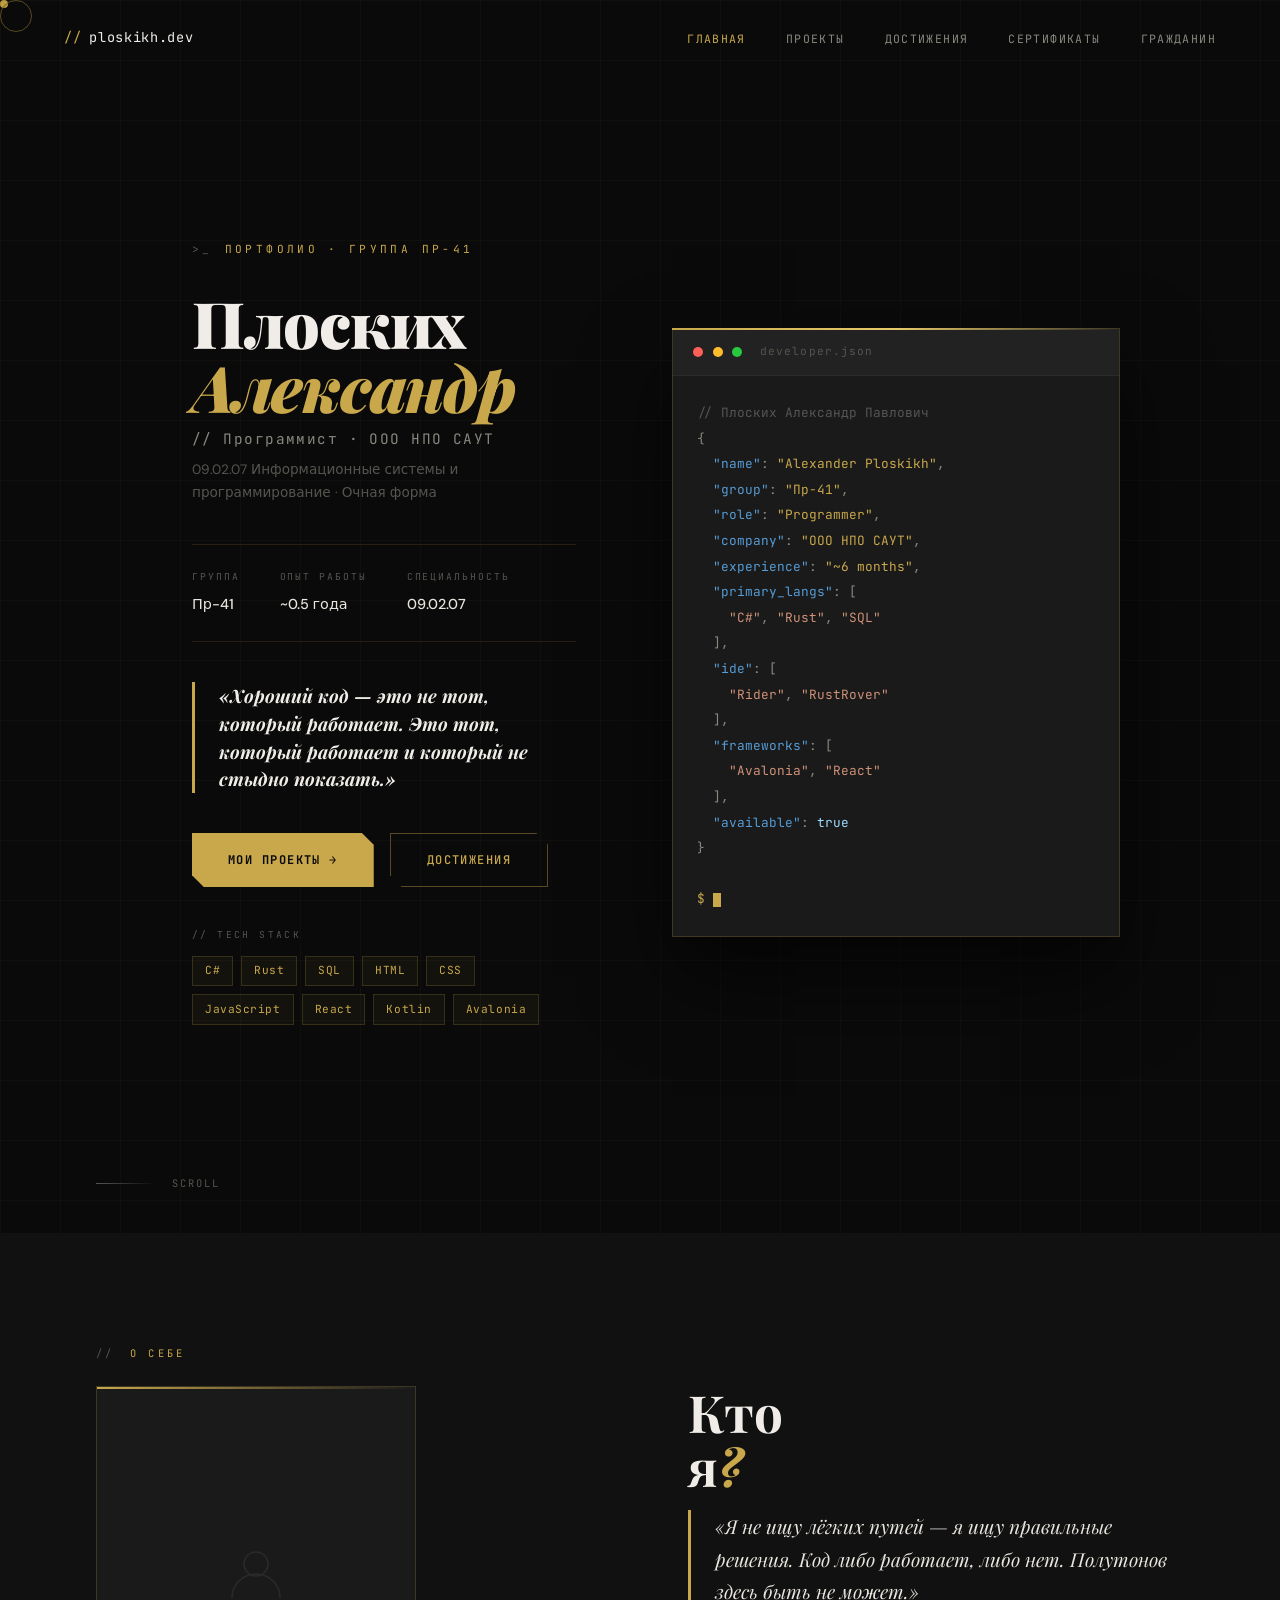
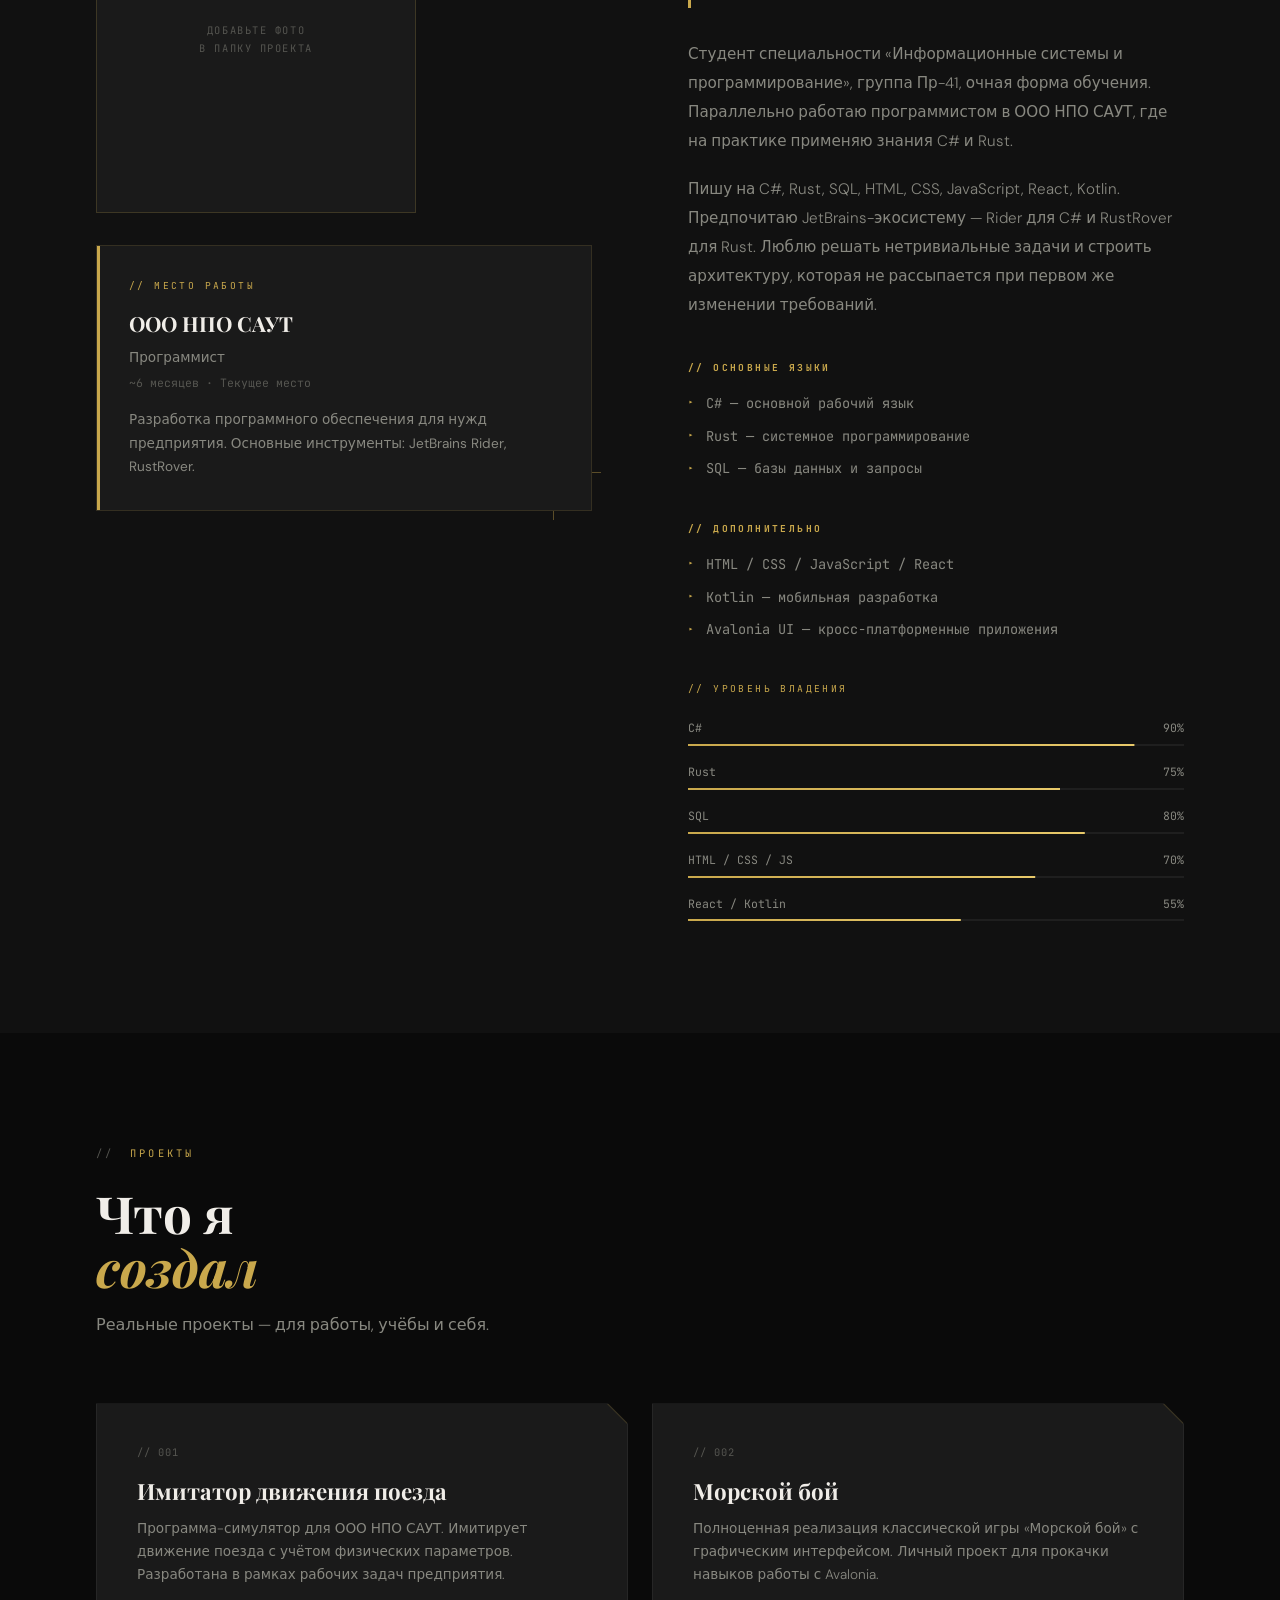
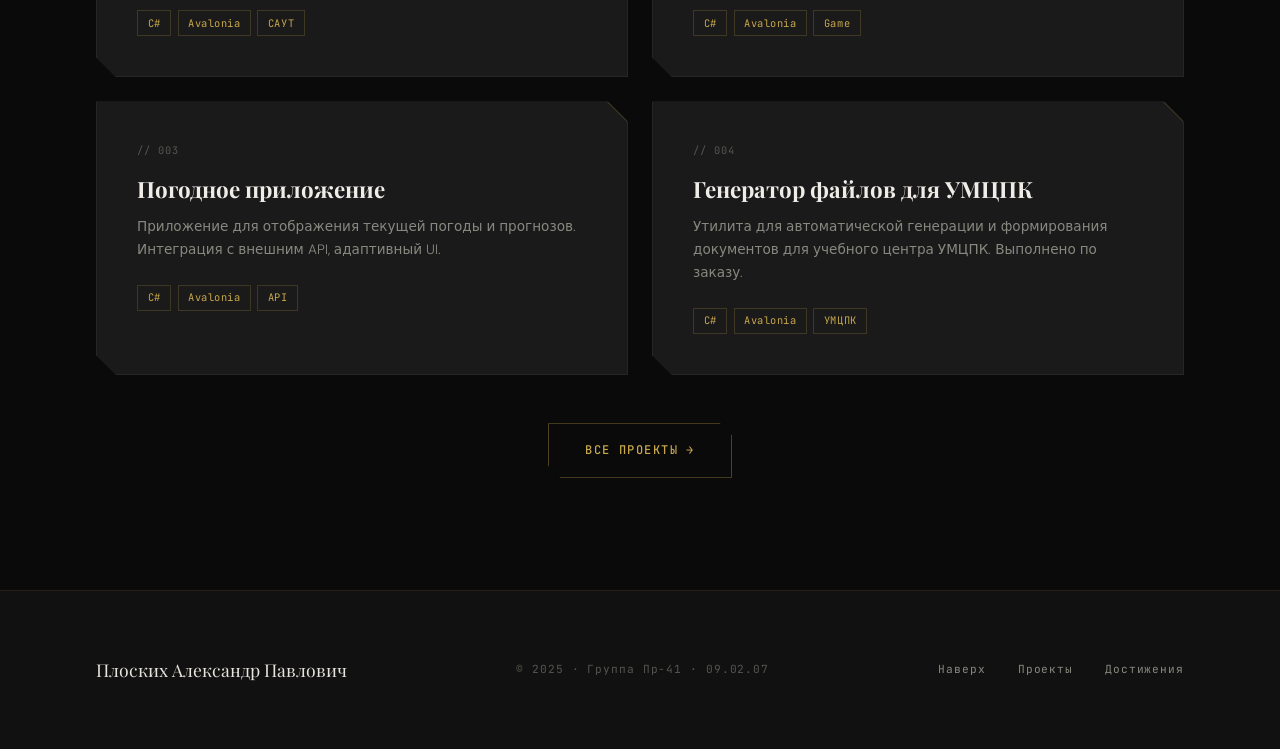
==== index.html @ d8e7a967 "start" ====
<!DOCTYPE html>
<html lang="ru">
<head>
<meta charset="UTF-8">
<meta name="viewport" content="width=device-width, initial-scale=1.0">
<title>Плоских Александр — Портфолио</title>
<link rel="preconnect" href="https://fonts.googleapis.com">
<link rel="preconnect" href="https://fonts.gstatic.com" crossorigin>
<link href="https://fonts.googleapis.com/css2?family=Playfair+Display:ital,wght@0,700;0,900;1,700&family=DM+Sans:wght@300;400;500&family=JetBrains+Mono:wght@300;400;500;700&display=swap" rel="stylesheet">
<link rel="stylesheet" href="style.css">
<style>
  /* ===== HERO ===== */
  #hero {
    min-height: 100vh;
    display: grid;
    grid-template-columns: 1fr 1fr;
    position: relative;
    overflow: hidden;
  }

  /* Scanline texture */
  #hero::before {
    content: '';
    position: absolute;
    inset: 0;
    background: repeating-linear-gradient(
      0deg,
      transparent,
      transparent 2px,
      rgba(0,0,0,0.03) 2px,
      rgba(0,0,0,0.03) 4px
    );
    pointer-events: none;
    z-index: 0;
  }

  .hero-left {
    display: flex;
    flex-direction: column;
    justify-content: center;
    padding: 8rem 4rem 6rem 6rem;
    position: relative;
    z-index: 2;
  }

  .hero-label {
    font-family: var(--mono);
    font-size: 0.7rem;
    letter-spacing: 0.3em;
    text-transform: uppercase;
    color: var(--gold);
    margin-bottom: 2rem;
    opacity: 0;
    animation: fadeUp 0.8s var(--ease) 0.2s forwards;
    display: flex;
    align-items: center;
    gap: 0.75rem;
  }
  .hero-label::before { content: '>_'; color: var(--muted2); }

  .hero-name {
    font-family: var(--serif);
    font-size: clamp(3rem, 5vw, 6rem);
    font-weight: 900;
    line-height: 1.0;
    letter-spacing: -0.02em;
    color: var(--white);
    margin-bottom: 0.5rem;
    opacity: 0;
    animation: fadeUp 1s var(--ease) 0.35s forwards;
  }
  .hero-name em { font-style: italic; color: var(--gold); }

  .hero-role {
    font-family: var(--mono);
    font-size: 0.9rem;
    color: var(--muted);
    letter-spacing: 0.1em;
    margin-bottom: 0.4rem;
    opacity: 0;
    animation: fadeUp 0.8s var(--ease) 0.5s forwards;
  }

  .hero-college {
    font-size: 0.85rem;
    color: var(--muted2);
    margin-bottom: 2.5rem;
    opacity: 0;
    animation: fadeUp 0.8s var(--ease) 0.6s forwards;
  }

  .hero-meta {
    display: flex;
    gap: 2.5rem;
    margin-bottom: 2.5rem;
    opacity: 0;
    animation: fadeUp 0.8s var(--ease) 0.7s forwards;
    padding: 1.5rem 0;
    border-top: 1px solid rgba(201,168,76,0.15);
    border-bottom: 1px solid rgba(201,168,76,0.15);
  }
  .hero-meta-item { }
  .hero-meta-item .label {
    font-family: var(--mono);
    font-size: 0.6rem;
    letter-spacing: 0.2em;
    text-transform: uppercase;
    color: var(--muted2);
    display: block;
    margin-bottom: 0.3rem;
  }
  .hero-meta-item .value {
    font-size: 0.9rem;
    color: var(--white2);
    font-weight: 500;
  }

  /* Stateham-style quote */
  .hero-statement {
    font-family: var(--serif);
    font-size: 1.15rem;
    font-weight: 700;
    font-style: italic;
    color: var(--white);
    line-height: 1.5;
    max-width: 440px;
    margin-bottom: 2.5rem;
    padding-left: 1.5rem;
    border-left: 3px solid var(--gold);
    opacity: 0;
    animation: fadeUp 0.8s var(--ease) 0.85s forwards;
  }

  .hero-buttons {
    display: flex;
    gap: 1rem;
    flex-wrap: wrap;
    opacity: 0;
    animation: fadeUp 0.8s var(--ease) 1s forwards;
  }

  .hero-stack {
    margin-top: 2.5rem;
    opacity: 0;
    animation: fadeUp 0.8s var(--ease) 1.1s forwards;
  }
  .stack-label {
    font-family: var(--mono);
    font-size: 0.6rem;
    letter-spacing: 0.25em;
    text-transform: uppercase;
    color: var(--muted2);
    margin-bottom: 0.75rem;
  }
  .stack-tags { display: flex; flex-wrap: wrap; gap: 0.5rem; }
  .stack-tag {
    font-family: var(--mono);
    font-size: 0.7rem;
    padding: 0.3rem 0.75rem;
    border: 1px solid rgba(201,168,76,0.2);
    color: var(--gold);
    background: rgba(201,168,76,0.05);
    letter-spacing: 0.05em;
    transition: border-color 0.3s, background 0.3s;
  }
  .stack-tag:hover { border-color: var(--gold); background: rgba(201,168,76,0.12); }

  /* Hero Right — Code Terminal */
  .hero-right {
    position: relative;
    display: flex;
    align-items: center;
    justify-content: center;
    padding: 8rem 4rem 6rem 2rem;
    opacity: 0;
    animation: fadeIn 1.2s var(--ease) 0.6s forwards;
  }

  .terminal {
    width: 100%;
    max-width: 480px;
    background: var(--dark2);
    border: 1px solid rgba(201,168,76,0.2);
    font-family: var(--mono);
    position: relative;
    box-shadow: 0 40px 80px rgba(0,0,0,0.6), inset 0 1px 0 rgba(255,255,255,0.03);
  }
  .terminal::before {
    content: '';
    position: absolute;
    top: -1px; left: -1px; right: -1px;
    height: 2px;
    background: linear-gradient(90deg, var(--gold), var(--gold2), transparent);
  }
  .terminal-bar {
    padding: 0.85rem 1.25rem;
    background: var(--dark3);
    display: flex;
    align-items: center;
    gap: 0.6rem;
    border-bottom: 1px solid rgba(255,255,255,0.04);
  }
  .terminal-dot {
    width: 10px; height: 10px;
    border-radius: 50%;
  }
  .terminal-dot.r { background: #FF5F56; }
  .terminal-dot.y { background: #FFBD2E; }
  .terminal-dot.g { background: #27C93F; }
  .terminal-title {
    font-size: 0.7rem;
    color: var(--muted2);
    letter-spacing: 0.1em;
    margin-left: 0.5rem;
  }
  .terminal-body { padding: 1.5rem; font-size: 0.8rem; line-height: 2; }
  .t-comment { color: #555; }
  .t-key { color: #569CD6; }
  .t-str { color: var(--gold); }
  .t-val { color: #9CDCFE; }
  .t-punct { color: var(--muted); }
  .t-arr { color: #CE9178; }
  .t-prompt { color: var(--gold); }
  .t-cursor {
    display: inline-block;
    width: 8px; height: 14px;
    background: var(--gold);
    vertical-align: middle;
    animation: blink 1s infinite;
  }

  /* Grid decor */
  .hero-grid-decor {
    position: absolute;
    inset: 0;
    background-image:
      linear-gradient(rgba(201,168,76,0.03) 1px, transparent 1px),
      linear-gradient(90deg, rgba(201,168,76,0.03) 1px, transparent 1px);
    background-size: 60px 60px;
    pointer-events: none;
  }

  /* Scroll hint */
  .scroll-hint {
    position: absolute;
    bottom: 2.5rem;
    left: 6rem;
    display: flex;
    align-items: center;
    gap: 1rem;
    opacity: 0;
    animation: fadeUp 0.8s var(--ease) 1.4s forwards;
  }
  .scroll-hint span {
    font-family: var(--mono);
    font-size: 0.65rem;
    letter-spacing: 0.2em;
    text-transform: uppercase;
    color: var(--muted2);
  }
  .scroll-line {
    width: 60px;
    height: 1px;
    background: linear-gradient(90deg, var(--muted2), transparent);
    animation: expandLine 2s var(--ease) 1.6s infinite alternate;
  }
  @keyframes expandLine {
    from { width: 40px; opacity: 0.3; }
    to { width: 80px; opacity: 1; }
  }

  /* ===== ABOUT ===== */
  #about { background: var(--dark); }
  .about-grid {
    display: grid;
    grid-template-columns: 1fr 1fr;
    gap: 6rem;
    align-items: start;
  }
  .about-photo {
    position: relative;
  }
  .photo-frame {
    width: 100%;
    aspect-ratio: 3/4;
    max-width: 320px;
    background: var(--dark2);
    border: 1px solid rgba(201,168,76,0.2);
    display: flex;
    align-items: center;
    justify-content: center;
    flex-direction: column;
    gap: 1rem;
    position: relative;
    overflow: hidden;
  }
  .photo-frame::before {
    content: '';
    position: absolute;
    top: 0; left: 0; right: 0;
    height: 2px;
    background: linear-gradient(90deg, var(--gold), transparent);
  }
  .photo-frame svg { width: 64px; height: 64px; opacity: 0.15; }
  .photo-frame p {
    font-family: var(--mono);
    font-size: 0.65rem;
    color: var(--muted2);
    letter-spacing: 0.15em;
    text-transform: uppercase;
    text-align: center;
    padding: 0 1.5rem;
  }
  .photo-frame img {
    width: 100%; height: 100%;
    object-fit: cover;
    position: absolute;
    inset: 0;
    display: none;
  }
  .photo-frame img.loaded { display: block; }

  .photo-corner {
    position: absolute;
    bottom: -1px; right: -1px;
    width: 48px; height: 48px;
    border-left: 1px solid var(--gold);
    border-top: 1px solid var(--gold);
    transform: translate(8px, 8px);
    opacity: 0.4;
  }

  .about-content { }
  .about-lead {
    font-family: var(--serif);
    font-size: 1.2rem;
    font-style: italic;
    color: var(--white2);
    line-height: 1.7;
    margin-bottom: 2rem;
    padding-left: 1.5rem;
    border-left: 3px solid var(--gold);
  }
  .about-text p {
    font-size: 0.95rem;
    color: var(--muted);
    line-height: 1.9;
    margin-bottom: 1.25rem;
    font-weight: 300;
  }

  .detail-group { margin-top: 2.5rem; }
  .detail-group h3 {
    font-family: var(--mono);
    font-size: 0.6rem;
    letter-spacing: 0.25em;
    text-transform: uppercase;
    color: var(--gold);
    margin-bottom: 1rem;
  }
  .detail-list { list-style: none; display: flex; flex-direction: column; gap: 0.6rem; }
  .detail-list li {
    font-size: 0.85rem;
    color: var(--muted);
    display: flex;
    align-items: center;
    gap: 0.75rem;
    font-family: var(--mono);
  }
  .detail-list li::before {
    content: '▸';
    color: var(--gold);
    font-size: 0.6rem;
    flex-shrink: 0;
  }

  /* SKILL BARS */
  #skillBars { margin-top: 2.5rem; }
  .skills-title {
    font-family: var(--mono);
    font-size: 0.6rem;
    letter-spacing: 0.25em;
    text-transform: uppercase;
    color: var(--gold);
    margin-bottom: 1.25rem;
  }
  .skills-bars { display: flex; flex-direction: column; gap: 1rem; }
  .skill-bar-item { display: flex; flex-direction: column; gap: 0.4rem; }
  .skill-bar-header {
    display: flex;
    justify-content: space-between;
    font-family: var(--mono);
    font-size: 0.72rem;
    color: var(--muted);
  }
  .skill-bar-track {
    height: 2px;
    background: rgba(255,255,255,0.06);
    position: relative;
  }
  .skill-bar-fill {
    height: 100%;
    background: linear-gradient(90deg, var(--gold) 0%, var(--gold2) 100%);
    transform-origin: left;
    transform: scaleX(0);
    transition: transform 1.2s var(--ease);
  }
  .skill-bar-fill.animated { transform: scaleX(1); }

  /* Work Experience Block */
  .work-experience {
    margin-top: 3rem;
    padding: 2rem;
    background: var(--dark2);
    border: 1px solid rgba(201,168,76,0.15);
    position: relative;
  }
  .work-experience::before {
    content: '';
    position: absolute;
    top: 0; left: 0;
    width: 3px; height: 100%;
    background: var(--gold);
  }
  .work-exp-label {
    font-family: var(--mono);
    font-size: 0.6rem;
    letter-spacing: 0.25em;
    text-transform: uppercase;
    color: var(--gold);
    margin-bottom: 0.75rem;
  }
  .work-exp-company {
    font-family: var(--serif);
    font-size: 1.3rem;
    font-weight: 700;
    color: var(--white);
    margin-bottom: 0.25rem;
  }
  .work-exp-role {
    font-size: 0.85rem;
    color: var(--muted);
    margin-bottom: 0.25rem;
  }
  .work-exp-period {
    font-family: var(--mono);
    font-size: 0.72rem;
    color: var(--muted2);
    margin-bottom: 1rem;
  }
  .work-exp-desc {
    font-size: 0.85rem;
    color: var(--muted);
    line-height: 1.7;
  }

  /* ===== PROJECTS PREVIEW ===== */
  #projects-preview { background: var(--black); }
  .projects-grid {
    display: grid;
    grid-template-columns: repeat(2, 1fr);
    gap: 1.5rem;
  }
  .project-card {
    background: var(--dark2);
    border: 1px solid rgba(255,255,255,0.05);
    padding: 2.5rem;
    transition: border-color 0.4s, transform 0.4s var(--ease), background 0.4s;
    cursor: default;
    position: relative;
    overflow: hidden;
    clip-path: polygon(0 0, calc(100% - 20px) 0, 100% 20px, 100% 100%, 20px 100%, 0 calc(100% - 20px));
  }
  .project-card::before {
    content: '';
    position: absolute;
    top: 0; right: 0;
    width: 0; height: 0;
    border-left: 20px solid transparent;
    border-top: 20px solid rgba(201,168,76,0.2);
    transition: border-top-color 0.4s;
  }
  .project-card:hover {
    border-color: rgba(201,168,76,0.3);
    background: rgba(201,168,76,0.03);
    transform: translateY(-6px);
  }
  .project-card:hover::before { border-top-color: var(--gold); }

  .project-num {
    font-family: var(--mono);
    font-size: 0.65rem;
    color: var(--muted2);
    margin-bottom: 1rem;
    letter-spacing: 0.1em;
  }
  .project-title {
    font-family: var(--serif);
    font-size: 1.4rem;
    font-weight: 700;
    color: var(--white);
    line-height: 1.2;
    margin-bottom: 0.75rem;
  }
  .project-desc {
    font-size: 0.85rem;
    color: var(--muted);
    line-height: 1.7;
    margin-bottom: 1.5rem;
    font-weight: 300;
  }
  .project-tags { display: flex; flex-wrap: wrap; gap: 0.4rem; }
  .project-tag {
    font-family: var(--mono);
    font-size: 0.65rem;
    padding: 0.2rem 0.6rem;
    border: 1px solid rgba(201,168,76,0.2);
    color: var(--gold);
    letter-spacing: 0.05em;
  }

  /* ===== RESPONSIVE ===== */
  @media (max-width: 900px) {
    #hero { grid-template-columns: 1fr; min-height: auto; }
    .hero-left { padding: 7rem 1.5rem 3rem; }
    .hero-right { display: none; }
    .scroll-hint { left: 1.5rem; }
    .about-grid { grid-template-columns: 1fr; gap: 3rem; }
    .about-photo { display: none; }
    .projects-grid { grid-template-columns: 1fr; }
  }
</style>
</head>
<body>
<div class="cursor"></div>
<div class="cursor-ring"></div>
<div class="progress-bar" id="readingProgress"></div>

<!-- NAV -->
<nav id="mainNav">
  <a href="index.html" class="nav-logo"><span>//</span> ploskikh.dev</a>
  <ul class="nav-links">
    <li><a href="index.html" class="active">Главная</a></li>
    <li><a href="projects/index.html">Проекты</a></li>
    <li><a href="achievements/index.html">Достижения</a></li>
    <li><a href="certificates/index.html">Сертификаты</a></li>
    <li><a href="citizen/index.html">Гражданин</a></li>
  </ul>
  <button class="hamburger" id="hamburger" aria-label="Меню">
    <span></span><span></span><span></span>
  </button>
</nav>

<!-- MOBILE MENU -->
<div class="mobile-menu" id="mobileMenu">
  <a href="index.html" onclick="closeMobile()">Главная</a>
  <a href="projects/index.html" onclick="closeMobile()">Проекты</a>
  <a href="achievements/index.html" onclick="closeMobile()">Достижения</a>
  <a href="certificates/index.html" onclick="closeMobile()">Сертификаты</a>
  <a href="citizen/index.html" onclick="closeMobile()">Гражданин</a>
</div>

<!-- HERO -->
<section id="hero">
  <div class="hero-grid-decor"></div>
  <div class="hero-left">
    <div class="hero-label">Портфолио · Группа Пр-41</div>
    <h1 class="hero-name">Плоских<br><em>Александр</em></h1>
    <div class="hero-role">// Программист · ООО НПО САУТ</div>
    <div class="hero-college">09.02.07 Информационные системы и программирование · Очная форма</div>

    <div class="hero-meta">
      <div class="hero-meta-item">
        <span class="label">Группа</span>
        <span class="value">Пр-41</span>
      </div>
      <div class="hero-meta-item">
        <span class="label">Опыт работы</span>
        <span class="value">~0.5 года</span>
      </div>
      <div class="hero-meta-item">
        <span class="label">Специальность</span>
        <span class="value">09.02.07</span>
      </div>
    </div>

    <div class="hero-statement">
      «Хороший код — это не тот, который работает. Это тот, который работает и который не стыдно показать.»
    </div>

    <div class="hero-buttons">
      <a href="projects/index.html" class="btn-primary">Мои проекты →</a>
      <a href="achievements/index.html" class="btn-outline">Достижения</a>
    </div>

    <div class="hero-stack">
      <div class="stack-label">// tech stack</div>
      <div class="stack-tags">
        <span class="stack-tag">C#</span>
        <span class="stack-tag">Rust</span>
        <span class="stack-tag">SQL</span>
        <span class="stack-tag">HTML</span>
        <span class="stack-tag">CSS</span>
        <span class="stack-tag">JavaScript</span>
        <span class="stack-tag">React</span>
        <span class="stack-tag">Kotlin</span>
        <span class="stack-tag">Avalonia</span>
      </div>
    </div>
  </div>

  <div class="hero-right">
    <div class="terminal">
      <div class="terminal-bar">
        <div class="terminal-dot r"></div>
        <div class="terminal-dot y"></div>
        <div class="terminal-dot g"></div>
        <span class="terminal-title">developer.json</span>
      </div>
      <div class="terminal-body">
        <span class="t-comment">// Плоских Александр Павлович</span><br>
        <span class="t-punct">{</span><br>
        &nbsp;&nbsp;<span class="t-key">"name"</span><span class="t-punct">:</span> <span class="t-str">"Alexander Ploskikh"</span><span class="t-punct">,</span><br>
        &nbsp;&nbsp;<span class="t-key">"group"</span><span class="t-punct">:</span> <span class="t-str">"Пр-41"</span><span class="t-punct">,</span><br>
        &nbsp;&nbsp;<span class="t-key">"role"</span><span class="t-punct">:</span> <span class="t-str">"Programmer"</span><span class="t-punct">,</span><br>
        &nbsp;&nbsp;<span class="t-key">"company"</span><span class="t-punct">:</span> <span class="t-str">"ООО НПО САУТ"</span><span class="t-punct">,</span><br>
        &nbsp;&nbsp;<span class="t-key">"experience"</span><span class="t-punct">:</span> <span class="t-str">"~6 months"</span><span class="t-punct">,</span><br>
        &nbsp;&nbsp;<span class="t-key">"primary_langs"</span><span class="t-punct">: [</span><br>
        &nbsp;&nbsp;&nbsp;&nbsp;<span class="t-arr">"C#"</span><span class="t-punct">,</span> <span class="t-arr">"Rust"</span><span class="t-punct">,</span> <span class="t-arr">"SQL"</span><br>
        &nbsp;&nbsp;<span class="t-punct">],</span><br>
        &nbsp;&nbsp;<span class="t-key">"ide"</span><span class="t-punct">: [</span><br>
        &nbsp;&nbsp;&nbsp;&nbsp;<span class="t-arr">"Rider"</span><span class="t-punct">,</span> <span class="t-arr">"RustRover"</span><br>
        &nbsp;&nbsp;<span class="t-punct">],</span><br>
        &nbsp;&nbsp;<span class="t-key">"frameworks"</span><span class="t-punct">: [</span><br>
        &nbsp;&nbsp;&nbsp;&nbsp;<span class="t-arr">"Avalonia"</span><span class="t-punct">,</span> <span class="t-arr">"React"</span><br>
        &nbsp;&nbsp;<span class="t-punct">],</span><br>
        &nbsp;&nbsp;<span class="t-key">"available"</span><span class="t-punct">:</span> <span class="t-val">true</span><br>
        <span class="t-punct">}</span><br>
        <br>
        <span class="t-prompt">$ </span><span class="t-cursor"></span>
      </div>
    </div>
  </div>

  <div class="scroll-hint">
    <div class="scroll-line"></div>
    <span>Scroll</span>
  </div>
</section>

<!-- ABOUT -->
<section id="about">
  <div class="section-inner">
    <div class="section-eyebrow reveal">О себе</div>
    <div class="about-grid">
      <div class="about-photo reveal">
        <div class="photo-frame">
          <svg viewBox="0 0 64 64" fill="none" xmlns="http://www.w3.org/2000/svg">
            <circle cx="32" cy="22" r="12" stroke="#888" stroke-width="1.5"/>
            <path d="M8 56c0-13.255 10.745-24 24-24s24 10.745 24 24" stroke="#888" stroke-width="1.5"/>
          </svg>
          <p>Добавьте фото<br>в папку проекта</p>
          <img src="photo.jpg" alt="Александр Плоских" onload="this.classList.add('loaded')">
        </div>
        <div class="photo-corner"></div>

        <div class="work-experience" style="margin-top: 2rem;">
          <div class="work-exp-label">// Место работы</div>
          <div class="work-exp-company">ООО НПО САУТ</div>
          <div class="work-exp-role">Программист</div>
          <div class="work-exp-period">~6 месяцев · Текущее место</div>
          <div class="work-exp-desc">Разработка программного обеспечения для нужд предприятия. Основные инструменты: JetBrains Rider, RustRover.</div>
        </div>
      </div>

      <div class="about-content">
        <div class="section-title reveal reveal-delay-1">Кто<br>я<em>?</em></div>
        <div class="about-lead reveal reveal-delay-2">
          «Я не ищу лёгких путей — я ищу правильные решения. Код либо работает, либо нет. Полутонов здесь быть не может.»
        </div>
        <div class="about-text reveal reveal-delay-3">
          <p>Студент специальности «Информационные системы и программирование», группа Пр-41, очная форма обучения. Параллельно работаю программистом в ООО НПО САУТ, где на практике применяю знания C# и Rust.</p>
          <p>Пишу на C#, Rust, SQL, HTML, CSS, JavaScript, React, Kotlin. Предпочитаю JetBrains-экосистему — Rider для C# и RustRover для Rust. Люблю решать нетривиальные задачи и строить архитектуру, которая не рассыпается при первом же изменении требований.</p>
        </div>

        <div class="detail-group reveal reveal-delay-3">
          <h3>// Основные языки</h3>
          <ul class="detail-list">
            <li>C# — основной рабочий язык</li>
            <li>Rust — системное программирование</li>
            <li>SQL — базы данных и запросы</li>
          </ul>
        </div>

        <div class="detail-group reveal reveal-delay-4">
          <h3>// Дополнительно</h3>
          <ul class="detail-list">
            <li>HTML / CSS / JavaScript / React</li>
            <li>Kotlin — мобильная разработка</li>
            <li>Avalonia UI — кросс-платформенные приложения</li>
          </ul>
        </div>

        <div id="skillBars" class="reveal">
          <div class="skills-title">// Уровень владения</div>
          <div class="skills-bars">
            <div class="skill-bar-item">
              <div class="skill-bar-header"><span>C#</span><span>90%</span></div>
              <div class="skill-bar-track"><div class="skill-bar-fill" data-width="0.9"></div></div>
            </div>
            <div class="skill-bar-item">
              <div class="skill-bar-header"><span>Rust</span><span>75%</span></div>
              <div class="skill-bar-track"><div class="skill-bar-fill" data-width="0.75"></div></div>
            </div>
            <div class="skill-bar-item">
              <div class="skill-bar-header"><span>SQL</span><span>80%</span></div>
              <div class="skill-bar-track"><div class="skill-bar-fill" data-width="0.8"></div></div>
            </div>
            <div class="skill-bar-item">
              <div class="skill-bar-header"><span>HTML / CSS / JS</span><span>70%</span></div>
              <div class="skill-bar-track"><div class="skill-bar-fill" data-width="0.7"></div></div>
            </div>
            <div class="skill-bar-item">
              <div class="skill-bar-header"><span>React / Kotlin</span><span>55%</span></div>
              <div class="skill-bar-track"><div class="skill-bar-fill" data-width="0.55"></div></div>
            </div>
          </div>
        </div>
      </div>
    </div>
  </div>
</section>

<!-- PROJECTS PREVIEW -->
<section id="projects-preview">
  <div class="section-inner">
    <div class="section-eyebrow reveal">Проекты</div>
    <h2 class="section-title reveal reveal-delay-1">Что я<br><em>создал</em></h2>
    <p class="section-subtitle reveal reveal-delay-2">Реальные проекты — для работы, учёбы и себя.</p>

    <div class="projects-grid">
      <div class="project-card reveal reveal-delay-1">
        <div class="project-num">// 001</div>
        <div class="project-title">Имитатор движения поезда</div>
        <div class="project-desc">Программа-симулятор для ООО НПО САУТ. Имитирует движение поезда с учётом физических параметров. Разработана в рамках рабочих задач предприятия.</div>
        <div class="project-tags">
          <span class="project-tag">C#</span>
          <span class="project-tag">Avalonia</span>
          <span class="project-tag">САУТ</span>
        </div>
      </div>

      <div class="project-card reveal reveal-delay-2">
        <div class="project-num">// 002</div>
        <div class="project-title">Морской бой</div>
        <div class="project-desc">Полноценная реализация классической игры «Морской бой» с графическим интерфейсом. Личный проект для прокачки навыков работы с Avalonia.</div>
        <div class="project-tags">
          <span class="project-tag">C#</span>
          <span class="project-tag">Avalonia</span>
          <span class="project-tag">Game</span>
        </div>
      </div>

      <div class="project-card reveal reveal-delay-3">
        <div class="project-num">// 003</div>
        <div class="project-title">Погодное приложение</div>
        <div class="project-desc">Приложение для отображения текущей погоды и прогнозов. Интеграция с внешним API, адаптивный UI.</div>
        <div class="project-tags">
          <span class="project-tag">C#</span>
          <span class="project-tag">Avalonia</span>
          <span class="project-tag">API</span>
        </div>
      </div>

      <div class="project-card reveal reveal-delay-4">
        <div class="project-num">// 004</div>
        <div class="project-title">Генератор файлов для УМЦПК</div>
        <div class="project-desc">Утилита для автоматической генерации и формирования документов для учебного центра УМЦПК. Выполнено по заказу.</div>
        <div class="project-tags">
          <span class="project-tag">C#</span>
          <span class="project-tag">Avalonia</span>
          <span class="project-tag">УМЦПК</span>
        </div>
      </div>
    </div>

    <div style="text-align:center; margin-top: 3rem;">
      <a href="projects/index.html" class="btn-outline">Все проекты →</a>
    </div>
  </div>
</section>

<!-- FOOTER -->
<footer>
  <div class="footer-name">Плоских Александр Павлович</div>
  <div class="footer-copy">© 2025 · Группа Пр-41 · 09.02.07</div>
  <div class="footer-links">
    <a href="#hero">Наверх</a>
    <a href="projects/index.html">Проекты</a>
    <a href="achievements/index.html">Достижения</a>
  </div>
</footer>

<script src="script.js"></script>
</body>
</html>
---- style.css ----
/* ===== RESET & ROOT ===== */
*, *::before, *::after { box-sizing: border-box; margin: 0; padding: 0; }

:root {
  --black: #0A0A0A;
  --dark: #111111;
  --dark2: #1A1A1A;
  --dark3: #222222;
  --white: #F0EDE8;
  --white2: #E8E4DE;
  --gold: #C9A84C;
  --gold2: #E8C96A;
  --muted: #888880;
  --muted2: #555550;
  --red: #C0392B;
  --mono: 'JetBrains Mono', 'Fira Code', 'Courier New', monospace;
  --serif: 'Playfair Display', Georgia, serif;
  --sans: 'DM Sans', system-ui, sans-serif;
  --ease: cubic-bezier(0.25, 0.46, 0.45, 0.94);
}

html { scroll-behavior: smooth; font-size: 16px; }

body {
  font-family: var(--sans);
  background: var(--black);
  color: var(--white);
  line-height: 1.7;
  overflow-x: hidden;
  cursor: none;
}

/* ===== CUSTOM CURSOR ===== */
.cursor {
  width: 8px; height: 8px;
  background: var(--gold);
  border-radius: 50%;
  position: fixed; top: 0; left: 0;
  pointer-events: none;
  z-index: 9999;
  transition: transform 0.15s var(--ease);
  mix-blend-mode: difference;
}
.cursor-ring {
  width: 32px; height: 32px;
  border: 1px solid rgba(201,168,76,0.4);
  border-radius: 50%;
  position: fixed; top: 0; left: 0;
  pointer-events: none;
  z-index: 9998;
  transition: transform 0.4s var(--ease), width 0.3s, height 0.3s, border-color 0.3s;
}
.cursor-ring.expand { width: 56px; height: 56px; border-color: var(--gold); }

/* ===== PROGRESS BAR ===== */
.progress-bar {
  position: fixed; top: 0; left: 0;
  height: 2px;
  background: var(--gold);
  z-index: 200;
  width: 0%;
  transition: width 0.1s linear;
}

/* ===== NAV ===== */
nav {
  position: fixed;
  top: 0; left: 0; right: 0;
  z-index: 100;
  padding: 1.5rem 4rem;
  display: flex;
  justify-content: space-between;
  align-items: center;
  transition: background 0.4s var(--ease), backdrop-filter 0.4s;
}
nav.scrolled {
  background: rgba(10,10,10,0.92);
  backdrop-filter: blur(16px);
  border-bottom: 1px solid rgba(201,168,76,0.15);
}
.nav-logo {
  font-family: var(--mono);
  font-size: 0.85rem;
  letter-spacing: 0.05em;
  color: var(--white);
  text-decoration: none;
  display: flex;
  align-items: center;
  gap: 0.5rem;
}
.nav-logo span { color: var(--gold); }
.nav-links {
  display: flex;
  gap: 2.5rem;
  list-style: none;
}
.nav-links a {
  font-family: var(--mono);
  font-size: 0.72rem;
  letter-spacing: 0.12em;
  text-transform: uppercase;
  color: var(--muted);
  text-decoration: none;
  transition: color 0.3s;
  position: relative;
}
.nav-links a::after {
  content: '';
  position: absolute;
  bottom: -4px; left: 0;
  width: 0; height: 1px;
  background: var(--gold);
  transition: width 0.3s var(--ease);
}
.nav-links a:hover { color: var(--gold); }
.nav-links a:hover::after { width: 100%; }
.nav-links a.active { color: var(--gold); }

/* HAMBURGER */
.hamburger {
  display: none;
  flex-direction: column;
  gap: 5px;
  cursor: pointer;
  background: none;
  border: none;
  padding: 4px;
}
.hamburger span {
  display: block;
  width: 24px; height: 1px;
  background: var(--white);
  transition: transform 0.3s, opacity 0.3s;
}
.hamburger.open span:nth-child(1) { transform: translateY(6px) rotate(45deg); }
.hamburger.open span:nth-child(2) { opacity: 0; }
.hamburger.open span:nth-child(3) { transform: translateY(-6px) rotate(-45deg); }

.mobile-menu {
  display: none;
  position: fixed;
  top: 0; left: 0; right: 0; bottom: 0;
  background: var(--black);
  z-index: 99;
  flex-direction: column;
  justify-content: center;
  align-items: center;
  gap: 2rem;
}
.mobile-menu.open { display: flex; }
.mobile-menu a {
  font-family: var(--serif);
  font-size: 2.5rem;
  font-weight: 400;
  color: var(--white);
  text-decoration: none;
  transition: color 0.3s;
}
.mobile-menu a:hover { color: var(--gold); }

/* ===== SHARED SECTION STYLES ===== */
section { padding: 7rem 6rem; position: relative; }
.section-inner { max-width: 1200px; margin: 0 auto; }

.section-eyebrow {
  font-family: var(--mono);
  font-size: 0.65rem;
  letter-spacing: 0.3em;
  text-transform: uppercase;
  color: var(--gold);
  margin-bottom: 1.5rem;
  display: flex;
  align-items: center;
  gap: 1rem;
}
.section-eyebrow::before {
  content: '//';
  color: var(--muted2);
}

.section-title {
  font-family: var(--serif);
  font-size: clamp(2.5rem, 4vw, 4.5rem);
  font-weight: 700;
  line-height: 1.05;
  color: var(--white);
  margin-bottom: 1rem;
}
.section-title em { font-style: italic; color: var(--gold); }

.section-subtitle {
  font-size: 1rem;
  color: var(--muted);
  max-width: 560px;
  line-height: 1.8;
  margin-bottom: 4rem;
  font-weight: 300;
}

/* ===== REVEAL ANIMATIONS ===== */
.reveal {
  opacity: 0;
  transform: translateY(30px);
  transition: opacity 0.8s var(--ease), transform 0.8s var(--ease);
}
.reveal.visible { opacity: 1; transform: translateY(0); }
.reveal-delay-1 { transition-delay: 0.1s; }
.reveal-delay-2 { transition-delay: 0.2s; }
.reveal-delay-3 { transition-delay: 0.3s; }
.reveal-delay-4 { transition-delay: 0.4s; }

@keyframes fadeUp {
  to { opacity: 1; transform: translateY(0); }
}
@keyframes fadeIn {
  to { opacity: 1; }
}
@keyframes blink {
  0%, 100% { opacity: 1; }
  50% { opacity: 0; }
}

/* ===== BUTTONS ===== */
.btn-primary {
  display: inline-flex;
  align-items: center;
  gap: 0.75rem;
  padding: 1rem 2.25rem;
  background: var(--gold);
  color: var(--black);
  text-decoration: none;
  font-family: var(--mono);
  font-size: 0.75rem;
  letter-spacing: 0.12em;
  text-transform: uppercase;
  font-weight: 700;
  transition: background 0.3s, transform 0.3s;
  clip-path: polygon(0 0, calc(100% - 12px) 0, 100% 12px, 100% 100%, 12px 100%, 0 calc(100% - 12px));
}
.btn-primary:hover { background: var(--gold2); transform: translateY(-2px); }

.btn-outline {
  display: inline-flex;
  align-items: center;
  gap: 0.75rem;
  padding: 1rem 2.25rem;
  border: 1px solid rgba(201,168,76,0.4);
  color: var(--gold);
  text-decoration: none;
  font-family: var(--mono);
  font-size: 0.75rem;
  letter-spacing: 0.12em;
  text-transform: uppercase;
  font-weight: 500;
  transition: border-color 0.3s, background 0.3s, color 0.3s, transform 0.3s;
  clip-path: polygon(0 0, calc(100% - 12px) 0, 100% 12px, 100% 100%, 12px 100%, 0 calc(100% - 12px));
}
.btn-outline:hover { border-color: var(--gold); background: rgba(201,168,76,0.08); transform: translateY(-2px); }

/* Show More Button */
.show-more-wrap { text-align: center; margin-top: 3rem; }
.btn-show-more {
  display: inline-flex;
  align-items: center;
  gap: 0.75rem;
  padding: 0.85rem 2rem;
  border: 1px solid rgba(201,168,76,0.3);
  color: var(--muted);
  background: none;
  cursor: pointer;
  font-family: var(--mono);
  font-size: 0.72rem;
  letter-spacing: 0.12em;
  text-transform: uppercase;
  transition: border-color 0.3s, color 0.3s;
}
.btn-show-more:hover { border-color: var(--gold); color: var(--gold); }
.btn-show-more .arrow { transition: transform 0.3s; }
.btn-show-more.expanded .arrow { transform: rotate(180deg); }

/* ===== FOOTER ===== */
footer {
  background: var(--dark);
  border-top: 1px solid rgba(201,168,76,0.1);
  padding: 4rem 6rem;
  display: flex;
  justify-content: space-between;
  align-items: center;
  flex-wrap: wrap;
  gap: 2rem;
}
.footer-name {
  font-family: var(--serif);
  font-size: 1.1rem;
  color: var(--white2);
}
.footer-copy {
  font-family: var(--mono);
  font-size: 0.7rem;
  color: var(--muted2);
  letter-spacing: 0.08em;
}
.footer-links {
  display: flex;
  gap: 2rem;
}
.footer-links a {
  font-family: var(--mono);
  font-size: 0.7rem;
  color: var(--muted);
  text-decoration: none;
  letter-spacing: 0.08em;
  transition: color 0.3s;
}
.footer-links a:hover { color: var(--gold); }

/* ===== RESPONSIVE ===== */
@media (max-width: 900px) {
  nav { padding: 1.25rem 1.5rem; }
  .nav-links { display: none; }
  .hamburger { display: flex; }
  section { padding: 5rem 1.5rem; }
  footer { padding: 3rem 1.5rem; flex-direction: column; align-items: flex-start; gap: 1.5rem; }
}
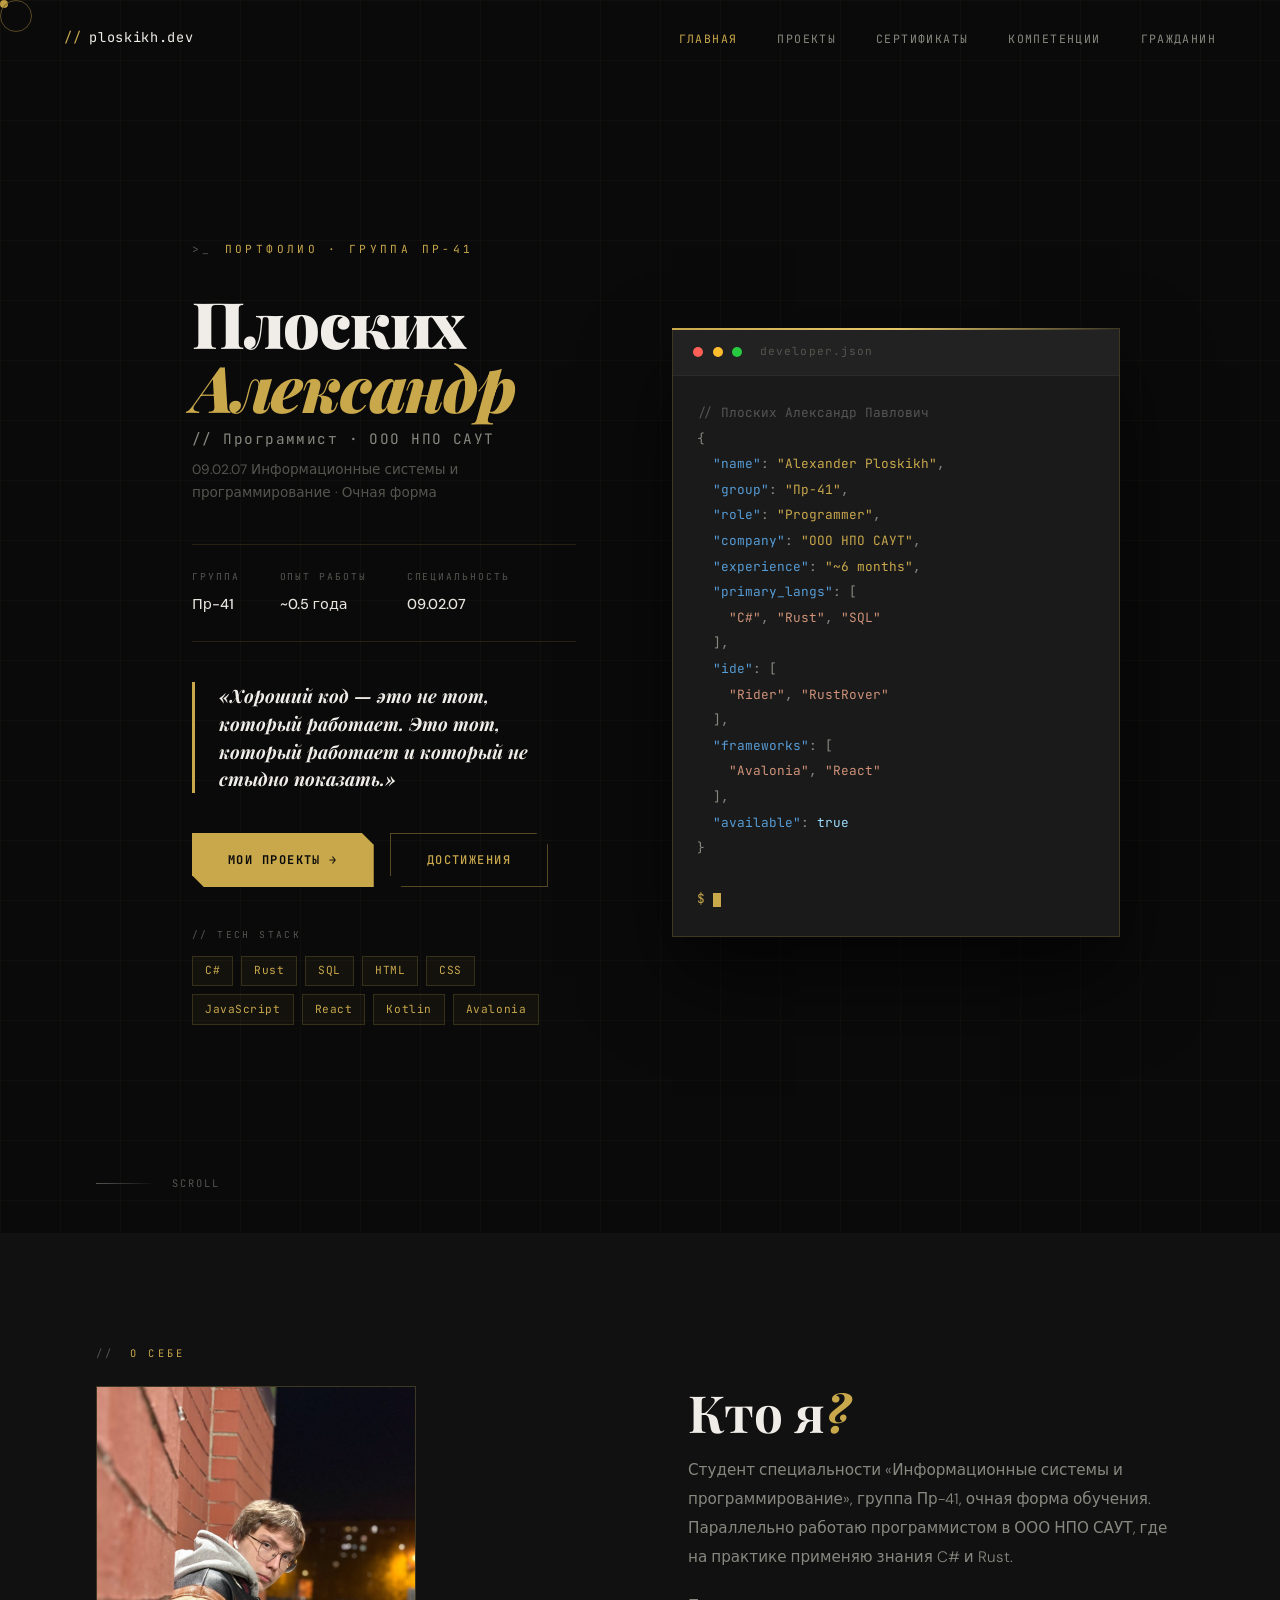
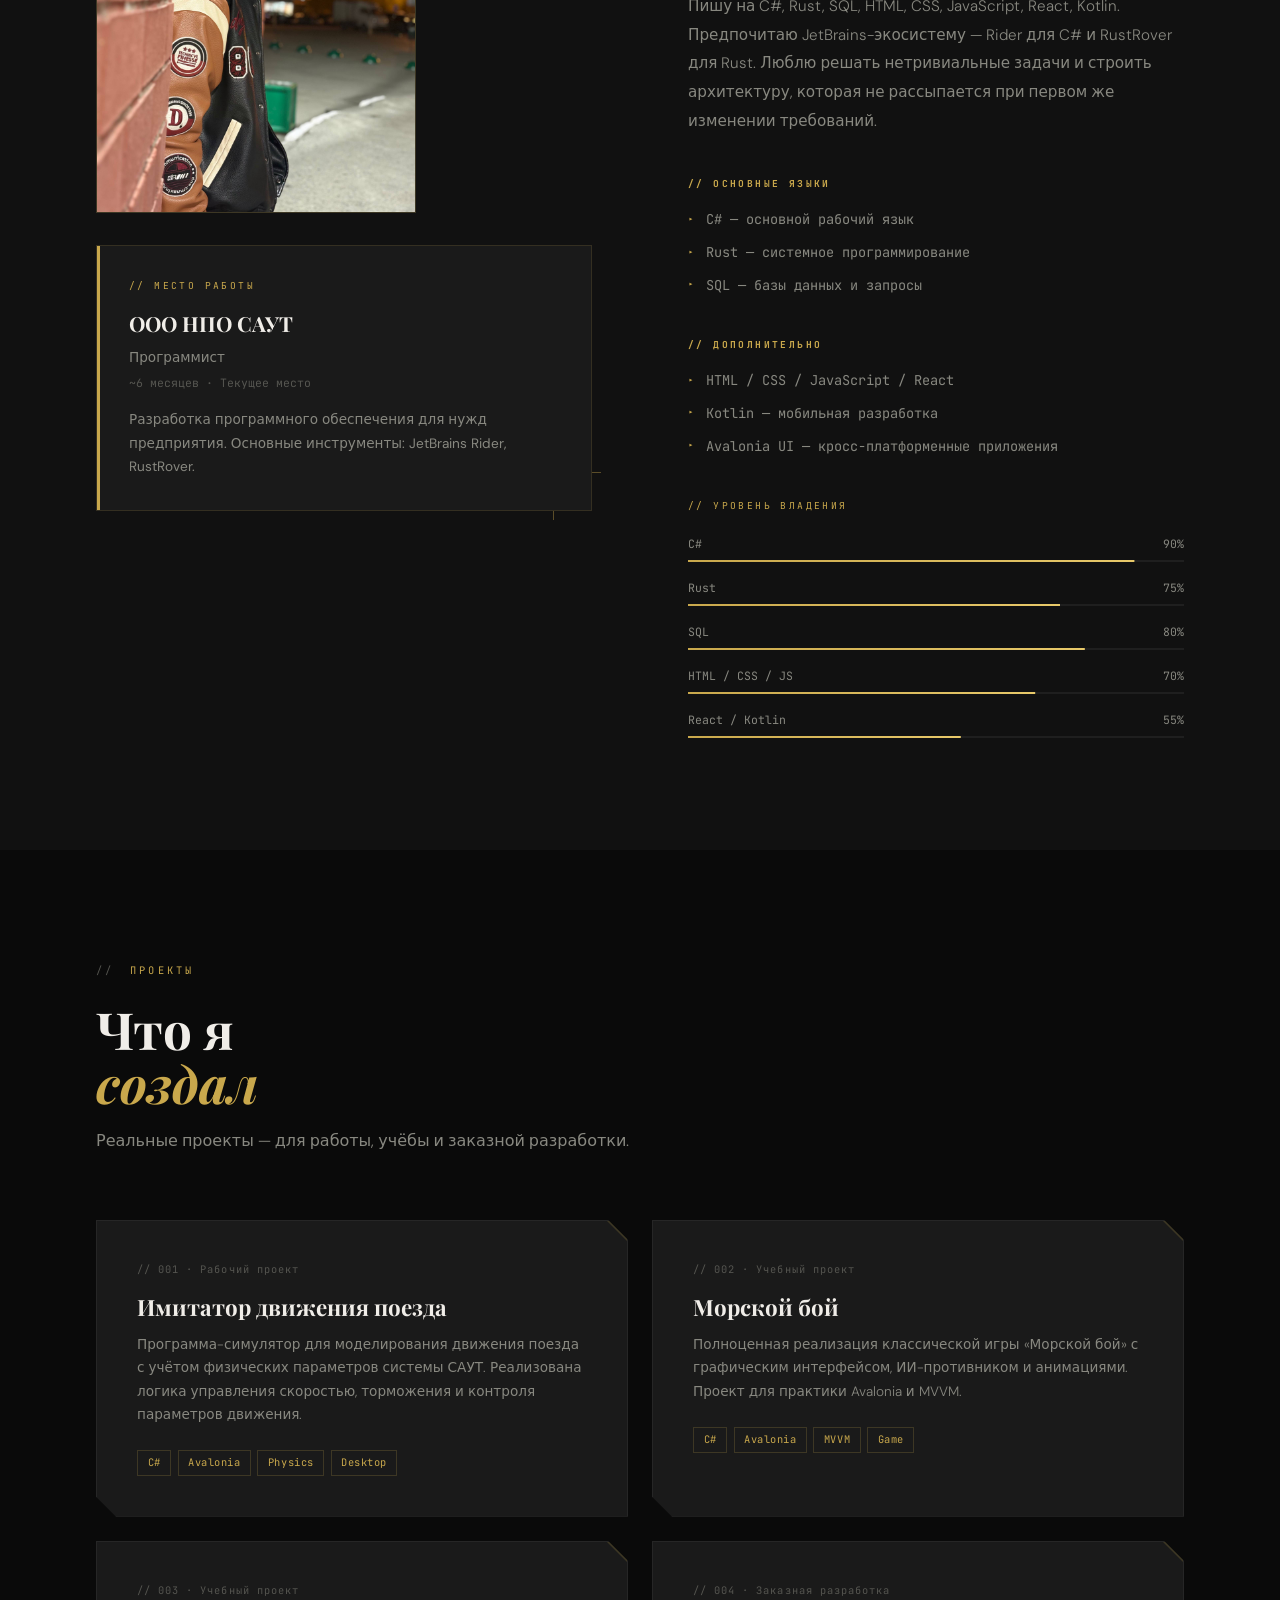
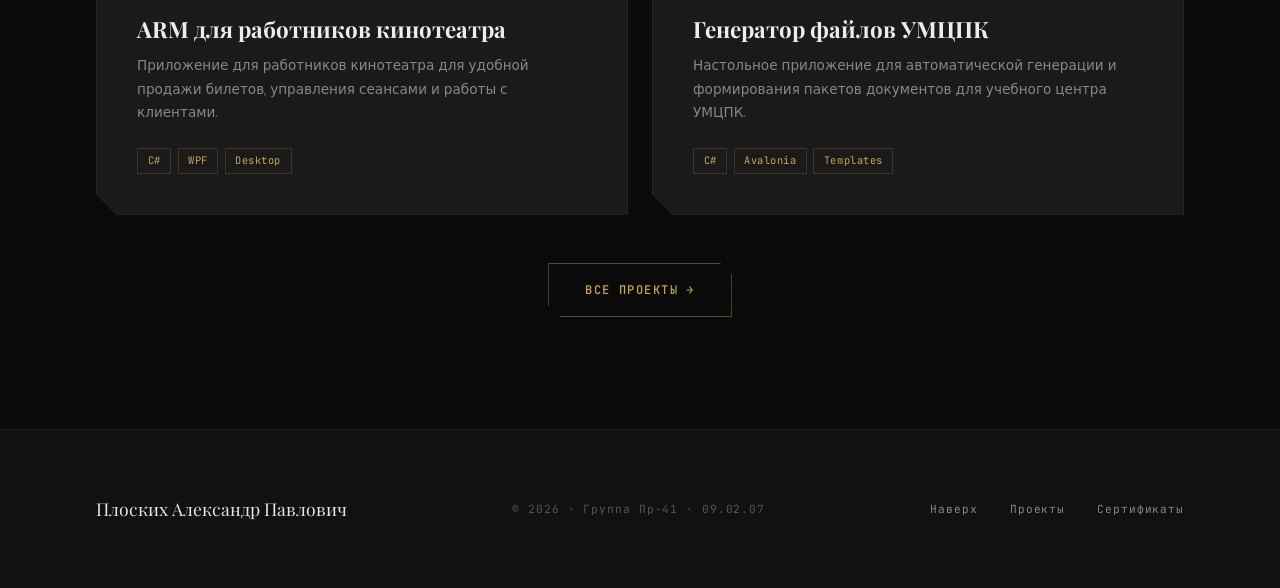
==== commit 9992e81e: "zapolnil data" ====
--- a/index.html
+++ b/index.html
@@ -542,8 +542,8 @@
   <ul class="nav-links">
     <li><a href="index.html" class="active">Главная</a></li>
     <li><a href="projects/index.html">Проекты</a></li>
-    <li><a href="achievements/index.html">Достижения</a></li>
     <li><a href="certificates/index.html">Сертификаты</a></li>
+    <li><a href="competencies/index.html">Компетенции</a></li>
     <li><a href="citizen/index.html">Гражданин</a></li>
   </ul>
   <button class="hamburger" id="hamburger" aria-label="Меню">
@@ -555,8 +555,8 @@
 <div class="mobile-menu" id="mobileMenu">
   <a href="index.html" onclick="closeMobile()">Главная</a>
   <a href="projects/index.html" onclick="closeMobile()">Проекты</a>
-  <a href="achievements/index.html" onclick="closeMobile()">Достижения</a>
   <a href="certificates/index.html" onclick="closeMobile()">Сертификаты</a>
+  <a href="competencies/index.html" onclick="closeMobile()">Компетенции</a>
   <a href="citizen/index.html" onclick="closeMobile()">Гражданин</a>
 </div>
 
@@ -674,10 +674,7 @@
       </div>
 
       <div class="about-content">
-        <div class="section-title reveal reveal-delay-1">Кто<br>я<em>?</em></div>
-        <div class="about-lead reveal reveal-delay-2">
-          «Я не ищу лёгких путей — я ищу правильные решения. Код либо работает, либо нет. Полутонов здесь быть не может.»
-        </div>
+        <div class="section-title reveal reveal-delay-1">Кто я<em>?</em></div>
         <div class="about-text reveal reveal-delay-3">
           <p>Студент специальности «Информационные системы и программирование», группа Пр-41, очная форма обучения. Параллельно работаю программистом в ООО НПО САУТ, где на практике применяю знания C# и Rust.</p>
           <p>Пишу на C#, Rust, SQL, HTML, CSS, JavaScript, React, Kotlin. Предпочитаю JetBrains-экосистему — Rider для C# и RustRover для Rust. Люблю решать нетривиальные задачи и строить архитектуру, которая не рассыпается при первом же изменении требований.</p>
@@ -736,56 +733,106 @@
   <div class="section-inner">
     <div class="section-eyebrow reveal">Проекты</div>
     <h2 class="section-title reveal reveal-delay-1">Что я<br><em>создал</em></h2>
-    <p class="section-subtitle reveal reveal-delay-2">Реальные проекты — для работы, учёбы и себя.</p>
+    <p class="section-subtitle reveal reveal-delay-2">
+      Реальные проекты — для работы, учёбы и заказной разработки.
+    </p>
 
     <div class="projects-grid">
+
+      <!-- 001 -->
       <div class="project-card reveal reveal-delay-1">
-        <div class="project-num">// 001</div>
-        <div class="project-title">Имитатор движения поезда</div>
-        <div class="project-desc">Программа-симулятор для ООО НПО САУТ. Имитирует движение поезда с учётом физических параметров. Разработана в рамках рабочих задач предприятия.</div>
+        <div class="project-num">// 001 · Рабочий проект</div>
+
+        <div class="project-title">
+          Имитатор движения поезда
+        </div>
+
+        <div class="project-desc">
+          Программа-симулятор для моделирования движения поезда
+          с учётом физических параметров системы САУТ.
+          Реализована логика управления скоростью,
+          торможения и контроля параметров движения.
+        </div>
+
         <div class="project-tags">
           <span class="project-tag">C#</span>
           <span class="project-tag">Avalonia</span>
-          <span class="project-tag">САУТ</span>
-        </div>
-      </div>
-
+          <span class="project-tag">Physics</span>
+          <span class="project-tag">Desktop</span>
+        </div>
+      </div>
+
+      <!-- 002 -->
       <div class="project-card reveal reveal-delay-2">
-        <div class="project-num">// 002</div>
-        <div class="project-title">Морской бой</div>
-        <div class="project-desc">Полноценная реализация классической игры «Морской бой» с графическим интерфейсом. Личный проект для прокачки навыков работы с Avalonia.</div>
+        <div class="project-num">// 002 · Учебный проект</div>
+
+        <div class="project-title">
+          Морской бой
+        </div>
+
+        <div class="project-desc">
+          Полноценная реализация классической игры
+          «Морской бой» с графическим интерфейсом,
+          ИИ-противником и анимациями.
+          Проект для практики Avalonia и MVVM.
+        </div>
+
         <div class="project-tags">
           <span class="project-tag">C#</span>
           <span class="project-tag">Avalonia</span>
+          <span class="project-tag">MVVM</span>
           <span class="project-tag">Game</span>
         </div>
       </div>
 
+      <!-- 003 -->
       <div class="project-card reveal reveal-delay-3">
-        <div class="project-num">// 003</div>
-        <div class="project-title">Погодное приложение</div>
-        <div class="project-desc">Приложение для отображения текущей погоды и прогнозов. Интеграция с внешним API, адаптивный UI.</div>
+        <div class="project-num">// 003 · Учебный проект</div>
+
+        <div class="project-title">
+          ARM для работников кинотеатра
+        </div>
+
+        <div class="project-desc">
+          Приложение для работников кинотеатра
+          для удобной продажи билетов,
+          управления сеансами и работы с клиентами.
+        </div>
+
+        <div class="project-tags">
+          <span class="project-tag">C#</span>
+          <span class="project-tag">WPF</span>
+          <span class="project-tag">Desktop</span>
+        </div>
+      </div>
+
+      <!-- 004 -->
+      <div class="project-card reveal reveal-delay-4">
+        <div class="project-num">// 004 · Заказная разработка</div>
+
+        <div class="project-title">
+          Генератор файлов УМЦПК
+        </div>
+
+        <div class="project-desc">
+          Настольное приложение для автоматической
+          генерации и формирования пакетов документов
+          для учебного центра УМЦПК.
+        </div>
+
         <div class="project-tags">
           <span class="project-tag">C#</span>
           <span class="project-tag">Avalonia</span>
-          <span class="project-tag">API</span>
-        </div>
-      </div>
-
-      <div class="project-card reveal reveal-delay-4">
-        <div class="project-num">// 004</div>
-        <div class="project-title">Генератор файлов для УМЦПК</div>
-        <div class="project-desc">Утилита для автоматической генерации и формирования документов для учебного центра УМЦПК. Выполнено по заказу.</div>
-        <div class="project-tags">
-          <span class="project-tag">C#</span>
-          <span class="project-tag">Avalonia</span>
-          <span class="project-tag">УМЦПК</span>
-        </div>
-      </div>
+          <span class="project-tag">Templates</span>
+        </div>
+      </div>
+
     </div>
 
     <div style="text-align:center; margin-top: 3rem;">
-      <a href="projects/index.html" class="btn-outline">Все проекты →</a>
+      <a href="projects/index.html" class="btn-outline">
+        Все проекты →
+      </a>
     </div>
   </div>
 </section>
@@ -793,11 +840,11 @@
 <!-- FOOTER -->
 <footer>
   <div class="footer-name">Плоских Александр Павлович</div>
-  <div class="footer-copy">© 2025 · Группа Пр-41 · 09.02.07</div>
+  <div class="footer-copy">© 2026 · Группа Пр-41 · 09.02.07</div>
   <div class="footer-links">
     <a href="#hero">Наверх</a>
     <a href="projects/index.html">Проекты</a>
-    <a href="achievements/index.html">Достижения</a>
+    <a href="../certificates/index.html">Сертификаты</a>
   </div>
 </footer>
 
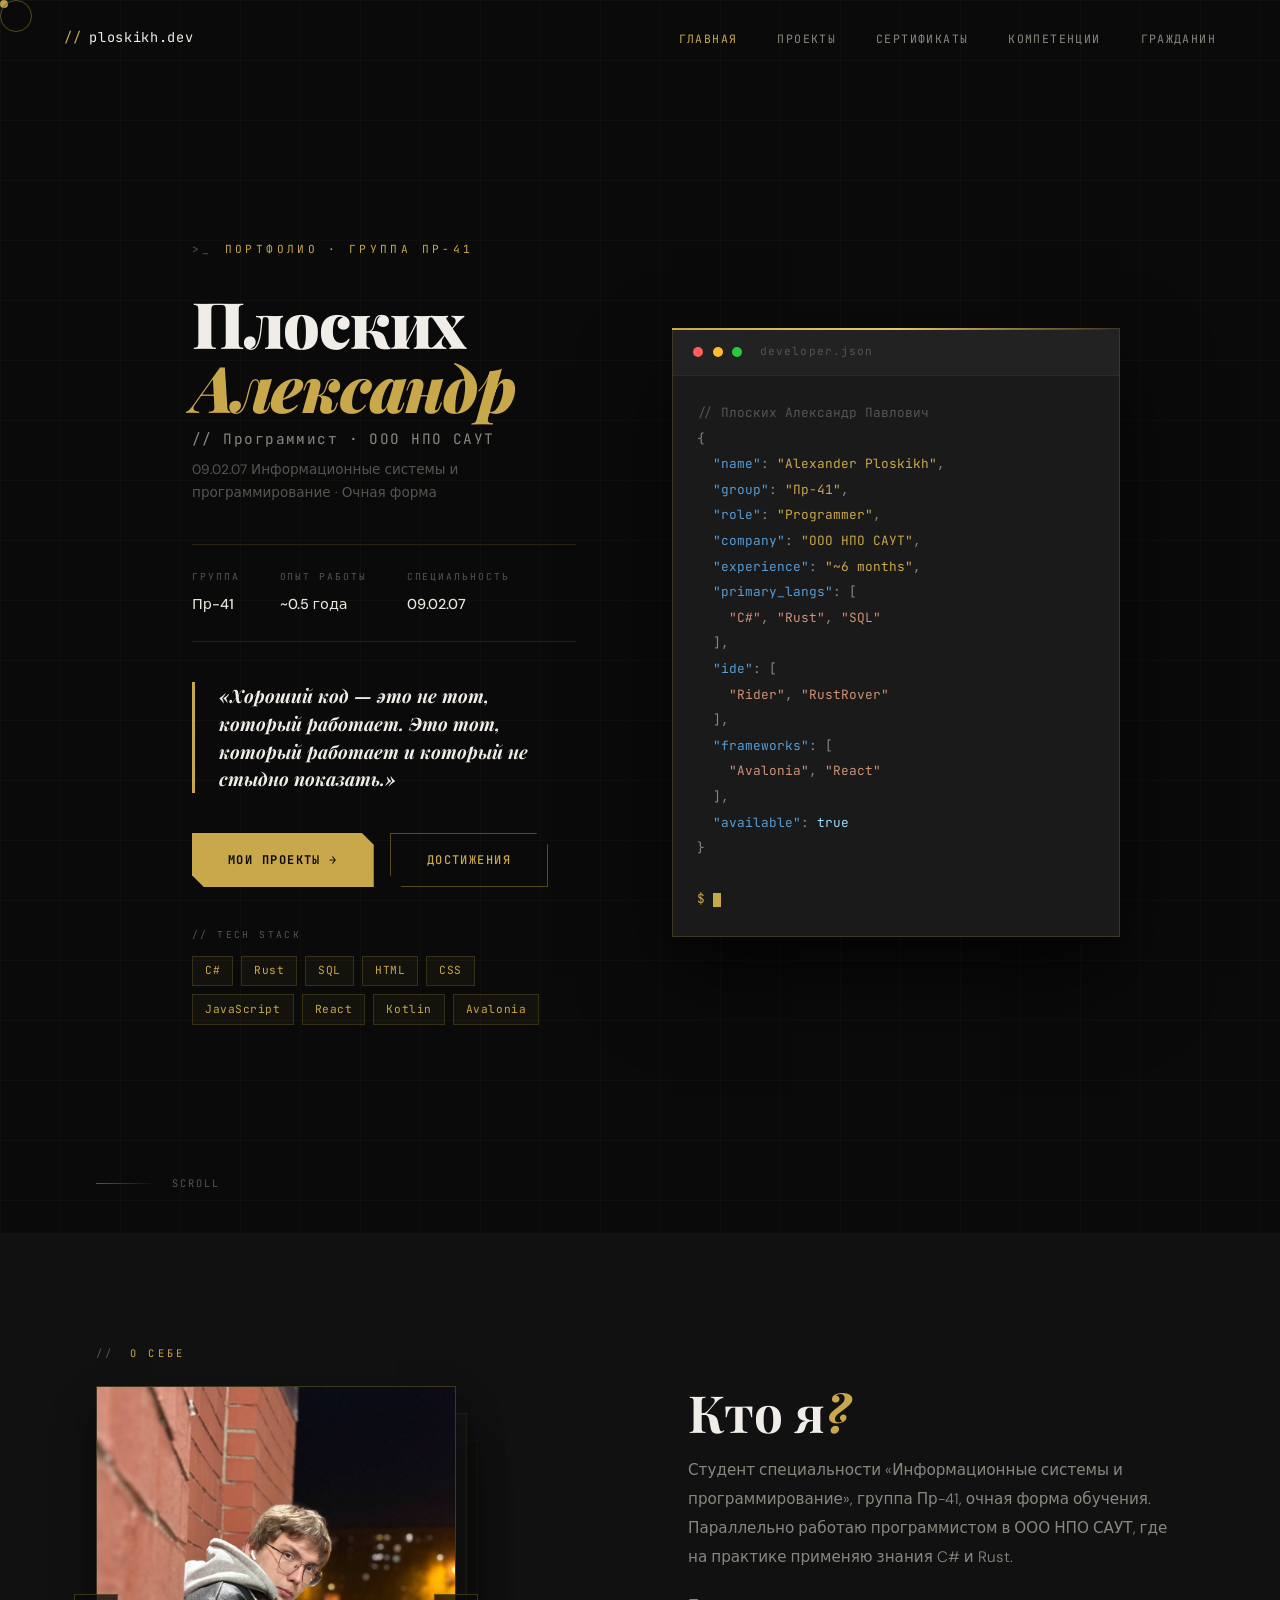
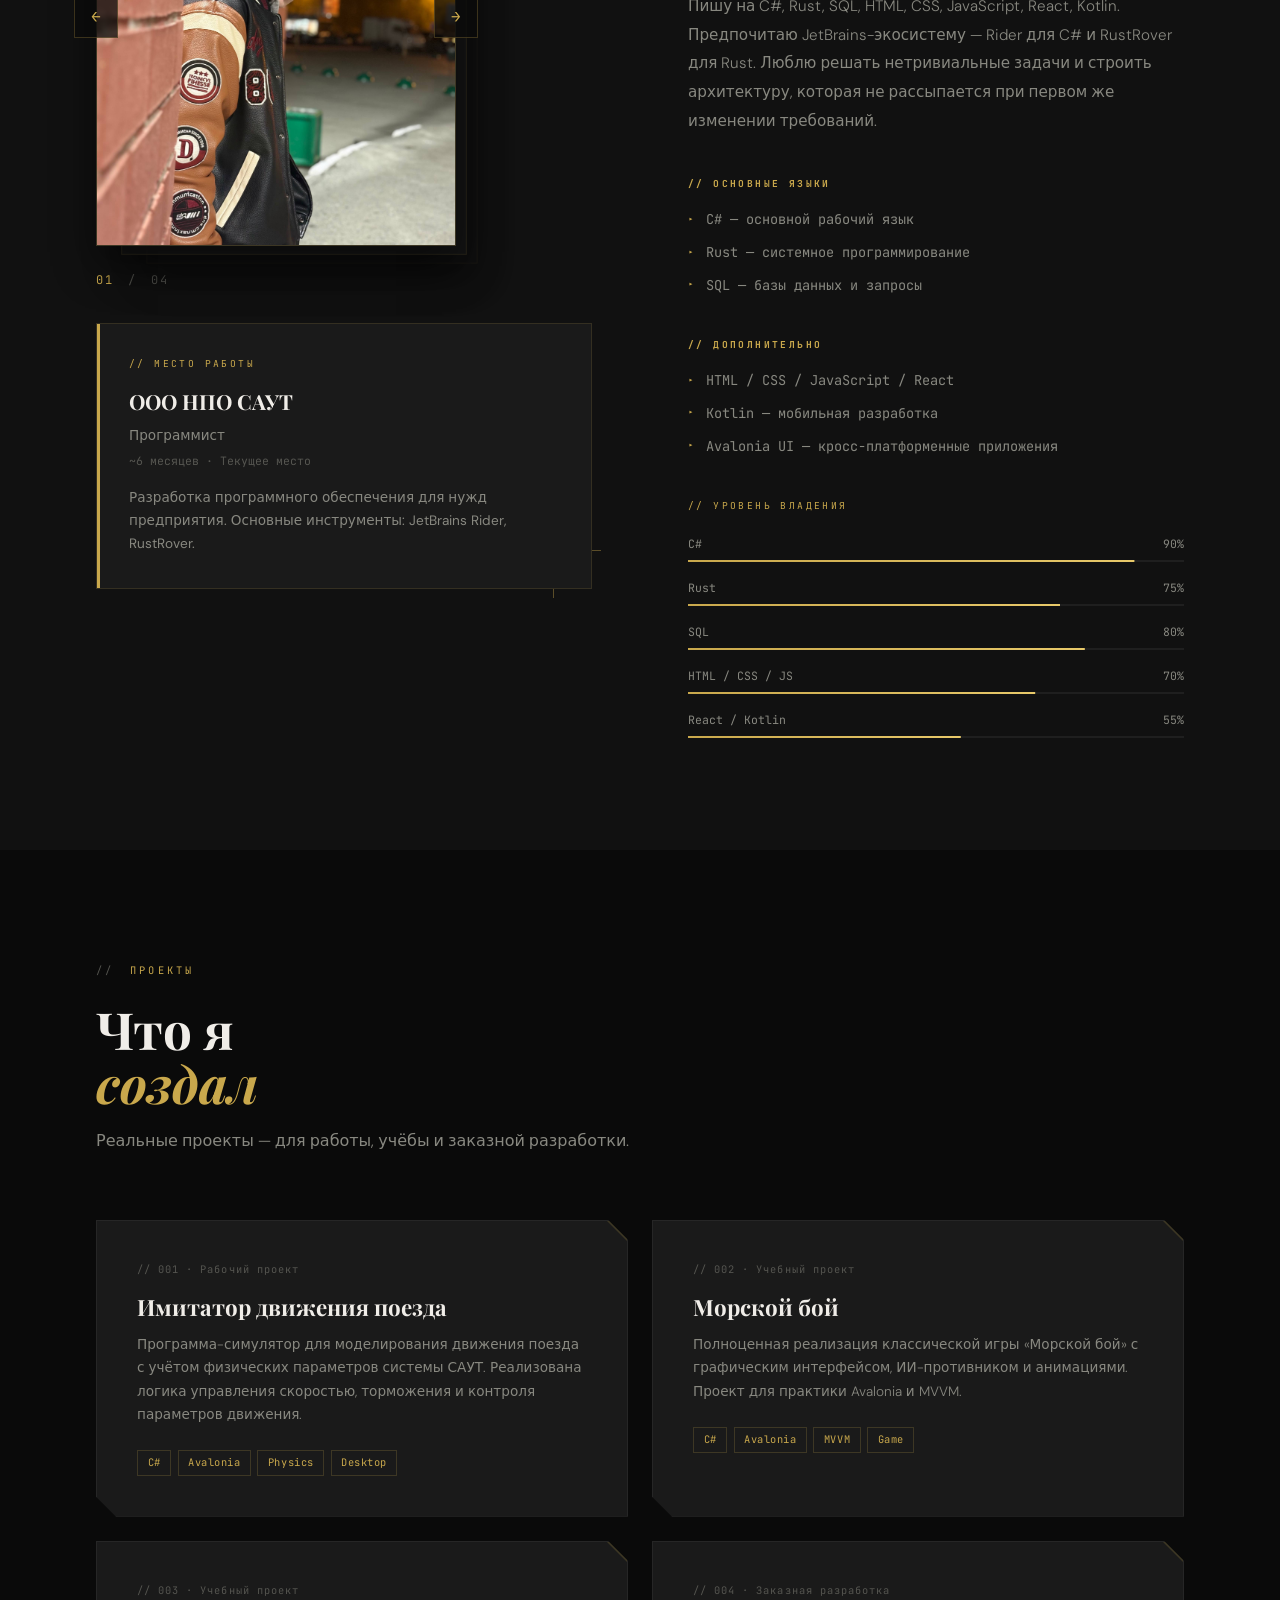
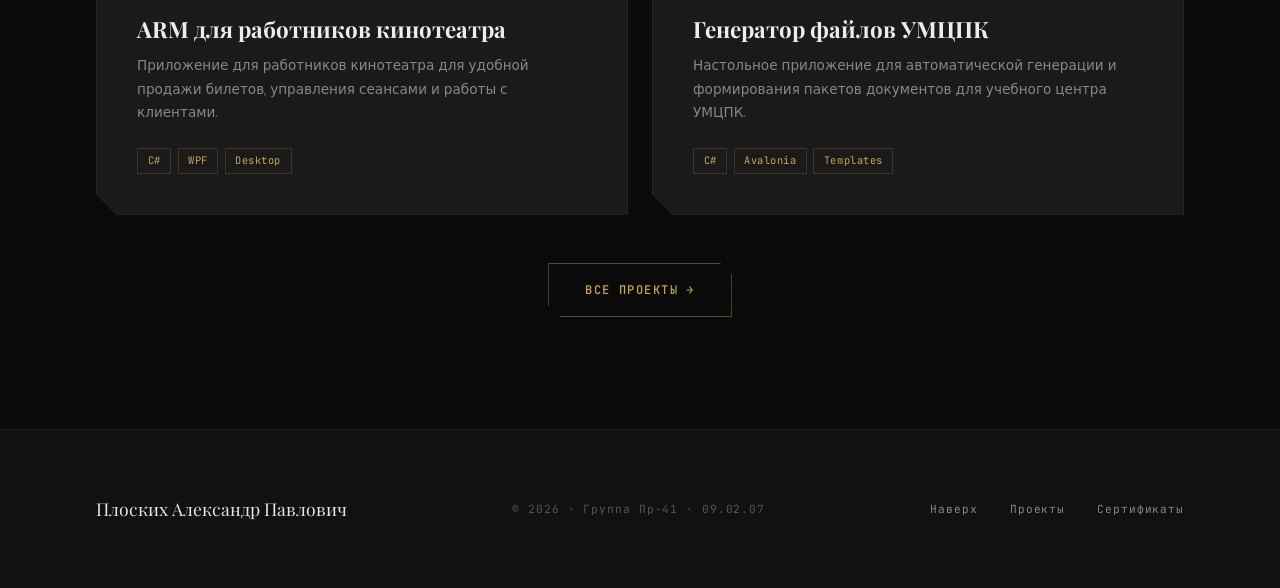
==== commit 2e3b88fd: "add photo" ====
--- a/index.html
+++ b/index.html
@@ -529,6 +529,141 @@
     .about-photo { display: none; }
     .projects-grid { grid-template-columns: 1fr; }
   }
+
+  .photo-stack-wrapper {
+  position: relative;
+  width: 100%;
+  max-width: 360px;
+  height: 460px;
+  margin-bottom: 1.5rem;
+}
+
+.photo-stack {
+  position: relative;
+  width: 100%;
+  height: 100%;
+}
+
+.stack-photo {
+  position: absolute;
+  inset: 0;
+  border: 1px solid rgba(201,168,76,0.2);
+  background: var(--dark2);
+  overflow: hidden;
+  transition:
+    transform 0.6s var(--ease),
+    opacity 0.6s var(--ease),
+    filter 0.6s var(--ease);
+  box-shadow:
+    0 20px 40px rgba(0,0,0,0.45);
+}
+
+.stack-photo img {
+  width: 100%;
+  height: 100%;
+  object-fit: cover;
+}
+
+/* ACTIVE */
+.stack-photo.active {
+  z-index: 4;
+  transform: translate(0,0) scale(1);
+  opacity: 1;
+}
+
+/* SECOND */
+.stack-photo.next1 {
+  z-index: 3;
+  transform: translate(18px, 18px) scale(0.96);
+  opacity: 0.75;
+  filter: brightness(0.8);
+}
+
+/* THIRD */
+.stack-photo.next2 {
+  z-index: 2;
+  transform: translate(36px, 36px) scale(0.92);
+  opacity: 0.45;
+  filter: brightness(0.6);
+}
+
+/* HIDDEN */
+.stack-photo.hidden {
+  opacity: 0;
+  transform: translate(60px,60px) scale(0.88);
+  pointer-events: none;
+}
+
+.photo-nav {
+  position: absolute;
+  top: 50%;
+  transform: translateY(-50%);
+  z-index: 10;
+
+  width: 44px;
+  height: 44px;
+
+  border: 1px solid rgba(201,168,76,0.25);
+  background: rgba(10,10,10,0.75);
+
+  color: var(--gold);
+
+  font-family: var(--mono);
+  font-size: 1rem;
+
+  cursor: pointer;
+
+  transition:
+    background 0.3s,
+    border-color 0.3s,
+    transform 0.3s;
+}
+
+.photo-nav:hover {
+  background: rgba(201,168,76,0.1);
+  border-color: var(--gold);
+}
+
+.photo-nav.prev {
+  left: -22px;
+}
+
+.photo-nav.next {
+  right: -22px;
+}
+
+.photo-counter {
+  font-family: var(--mono);
+  font-size: 0.75rem;
+  letter-spacing: 0.15em;
+  color: var(--muted2);
+  margin-top: 0.75rem;
+}
+
+.photo-counter #photoCurrent {
+  color: var(--gold);
+}
+
+.photo-counter .divider {
+  margin: 0 0.35rem;
+}
+
+@media (max-width: 900px) {
+
+  .photo-stack-wrapper {
+    max-width: 100%;
+    height: 420px;
+  }
+
+  .photo-nav.prev {
+    left: 8px;
+  }
+
+  .photo-nav.next {
+    right: 8px;
+  }
+
+}
 </style>
 </head>
 <body>
@@ -653,15 +788,40 @@
   <div class="section-inner">
     <div class="section-eyebrow reveal">О себе</div>
     <div class="about-grid">
+
+
       <div class="about-photo reveal">
-        <div class="photo-frame">
-          <svg viewBox="0 0 64 64" fill="none" xmlns="http://www.w3.org/2000/svg">
-            <circle cx="32" cy="22" r="12" stroke="#888" stroke-width="1.5"/>
-            <path d="M8 56c0-13.255 10.745-24 24-24s24 10.745 24 24" stroke="#888" stroke-width="1.5"/>
-          </svg>
-          <p>Добавьте фото<br>в папку проекта</p>
-          <img src="photo.jpg" alt="Александр Плоских" onload="this.classList.add('loaded')">
-        </div>
+
+        <div class="photo-stack-wrapper">
+
+          <button class="photo-nav prev" id="photoPrev">←</button>
+
+          <div class="photo-stack" id="photoStack">
+
+            <div class="stack-photo active">
+              <img src="photo.jpg" alt="Фото 1">
+            </div>
+
+            <div class="stack-photo">
+              <img src="me2.jpg" alt="Фото 2">
+            </div>
+
+            <div class="stack-photo">
+              <img src="me3.jpg" alt="Фото 3">
+            </div>
+
+          </div>
+
+          <button class="photo-nav next" id="photoNext">→</button>
+
+        </div>
+
+        <div class="photo-counter">
+          <span id="photoCurrent">01</span>
+          <span class="divider">/</span>
+          <span>04</span>
+        </div>
+
         <div class="photo-corner"></div>
 
         <div class="work-experience" style="margin-top: 2rem;">
@@ -669,8 +829,12 @@
           <div class="work-exp-company">ООО НПО САУТ</div>
           <div class="work-exp-role">Программист</div>
           <div class="work-exp-period">~6 месяцев · Текущее место</div>
-          <div class="work-exp-desc">Разработка программного обеспечения для нужд предприятия. Основные инструменты: JetBrains Rider, RustRover.</div>
-        </div>
+          <div class="work-exp-desc">
+            Разработка программного обеспечения для нужд предприятия.
+            Основные инструменты: JetBrains Rider, RustRover.
+          </div>
+        </div>
+
       </div>
 
       <div class="about-content">
@@ -849,5 +1013,69 @@
 </footer>
 
 <script src="script.js"></script>
+
+<script>
+
+const photos = document.querySelectorAll('.stack-photo');
+const currentEl = document.getElementById('photoCurrent');
+
+let current = 0;
+
+function renderStack() {
+
+  photos.forEach(photo => {
+    photo.classList.remove(
+      'active',
+      'next1',
+      'next2',
+      'hidden'
+    );
+  });
+
+  photos.forEach((photo, index) => {
+
+    const offset =
+      (index - current + photos.length) % photos.length;
+
+    if (offset === 0) {
+      photo.classList.add('active');
+    }
+    else if (offset === 1) {
+      photo.classList.add('next1');
+    }
+    else if (offset === 2) {
+      photo.classList.add('next2');
+    }
+    else {
+      photo.classList.add('hidden');
+    }
+
+  });
+
+  currentEl.textContent =
+    String(current + 1).padStart(2, '0');
+}
+
+document.getElementById('photoNext')
+  .addEventListener('click', () => {
+
+    current =
+      (current + 1) % photos.length;
+
+    renderStack();
+});
+
+document.getElementById('photoPrev')
+  .addEventListener('click', () => {
+
+    current =
+      (current - 1 + photos.length) % photos.length;
+
+    renderStack();
+});
+
+renderStack();
+
+</script>
 </body>
 </html>
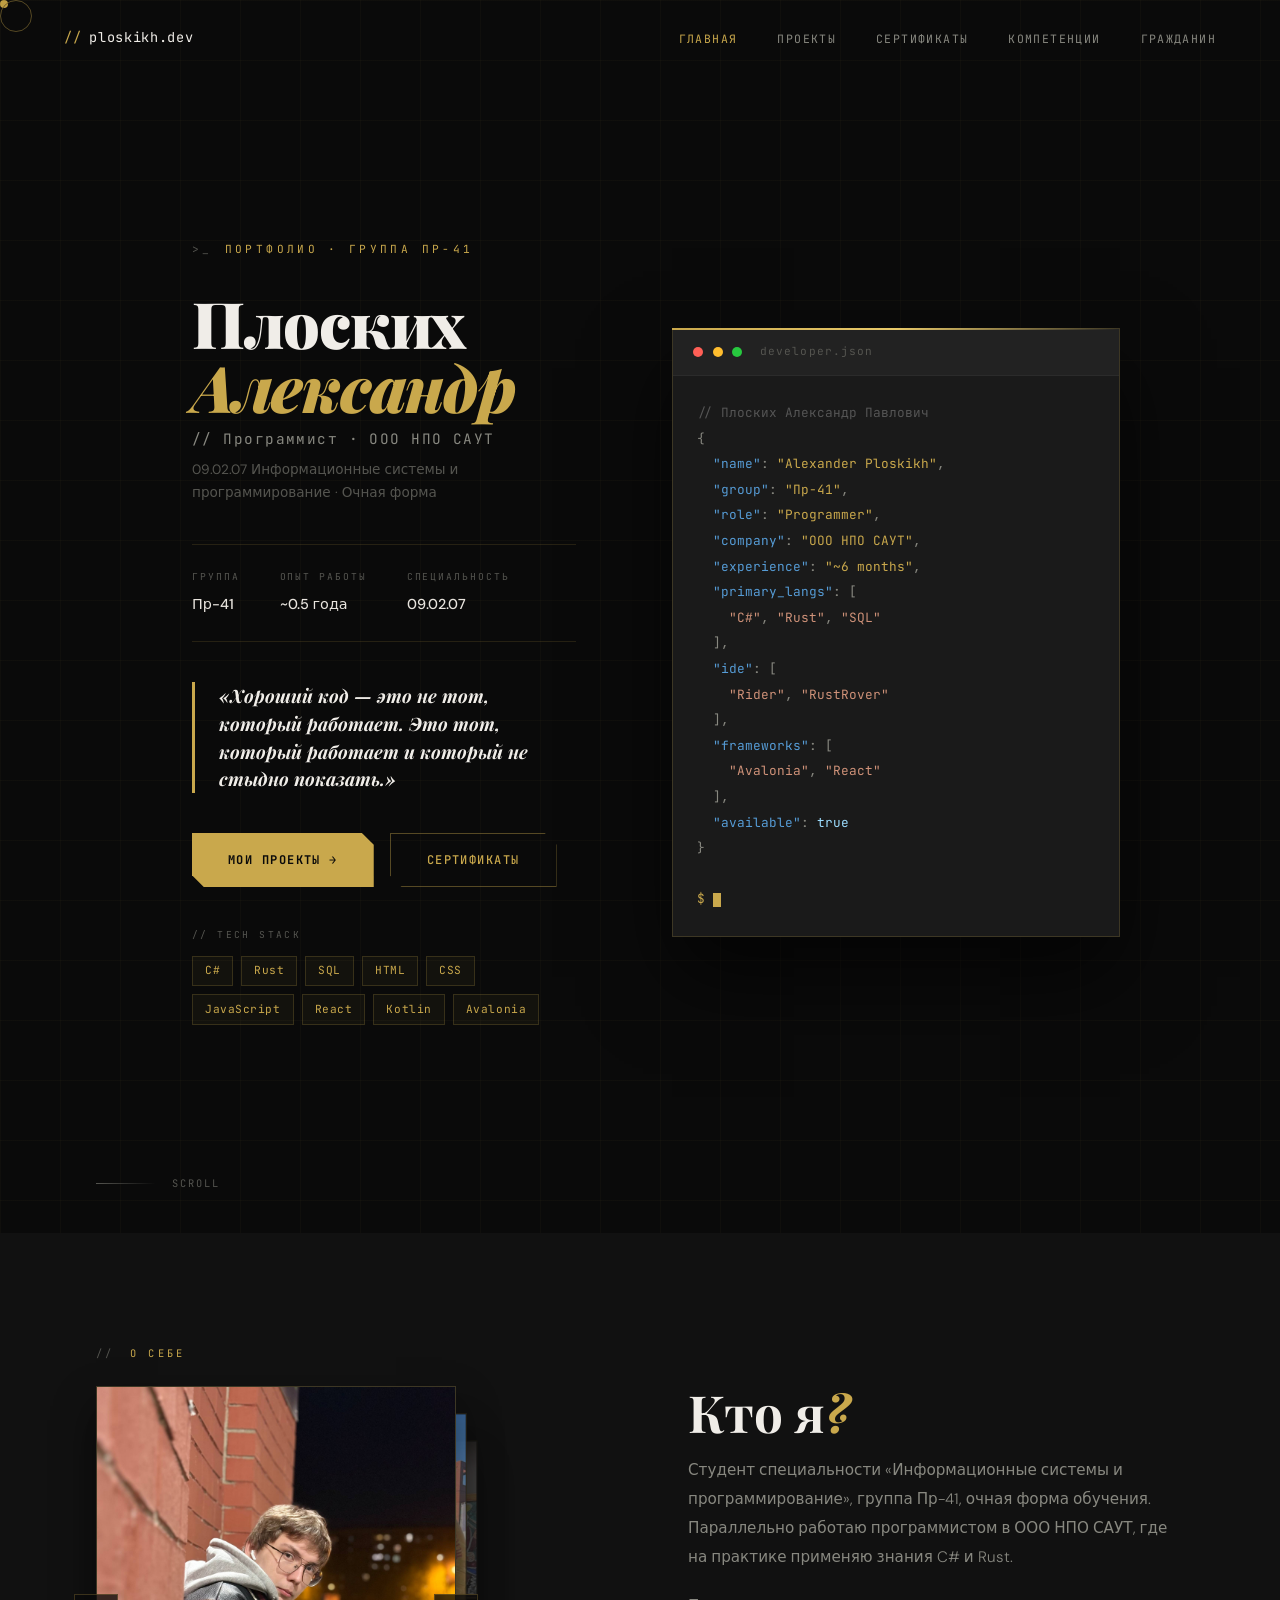
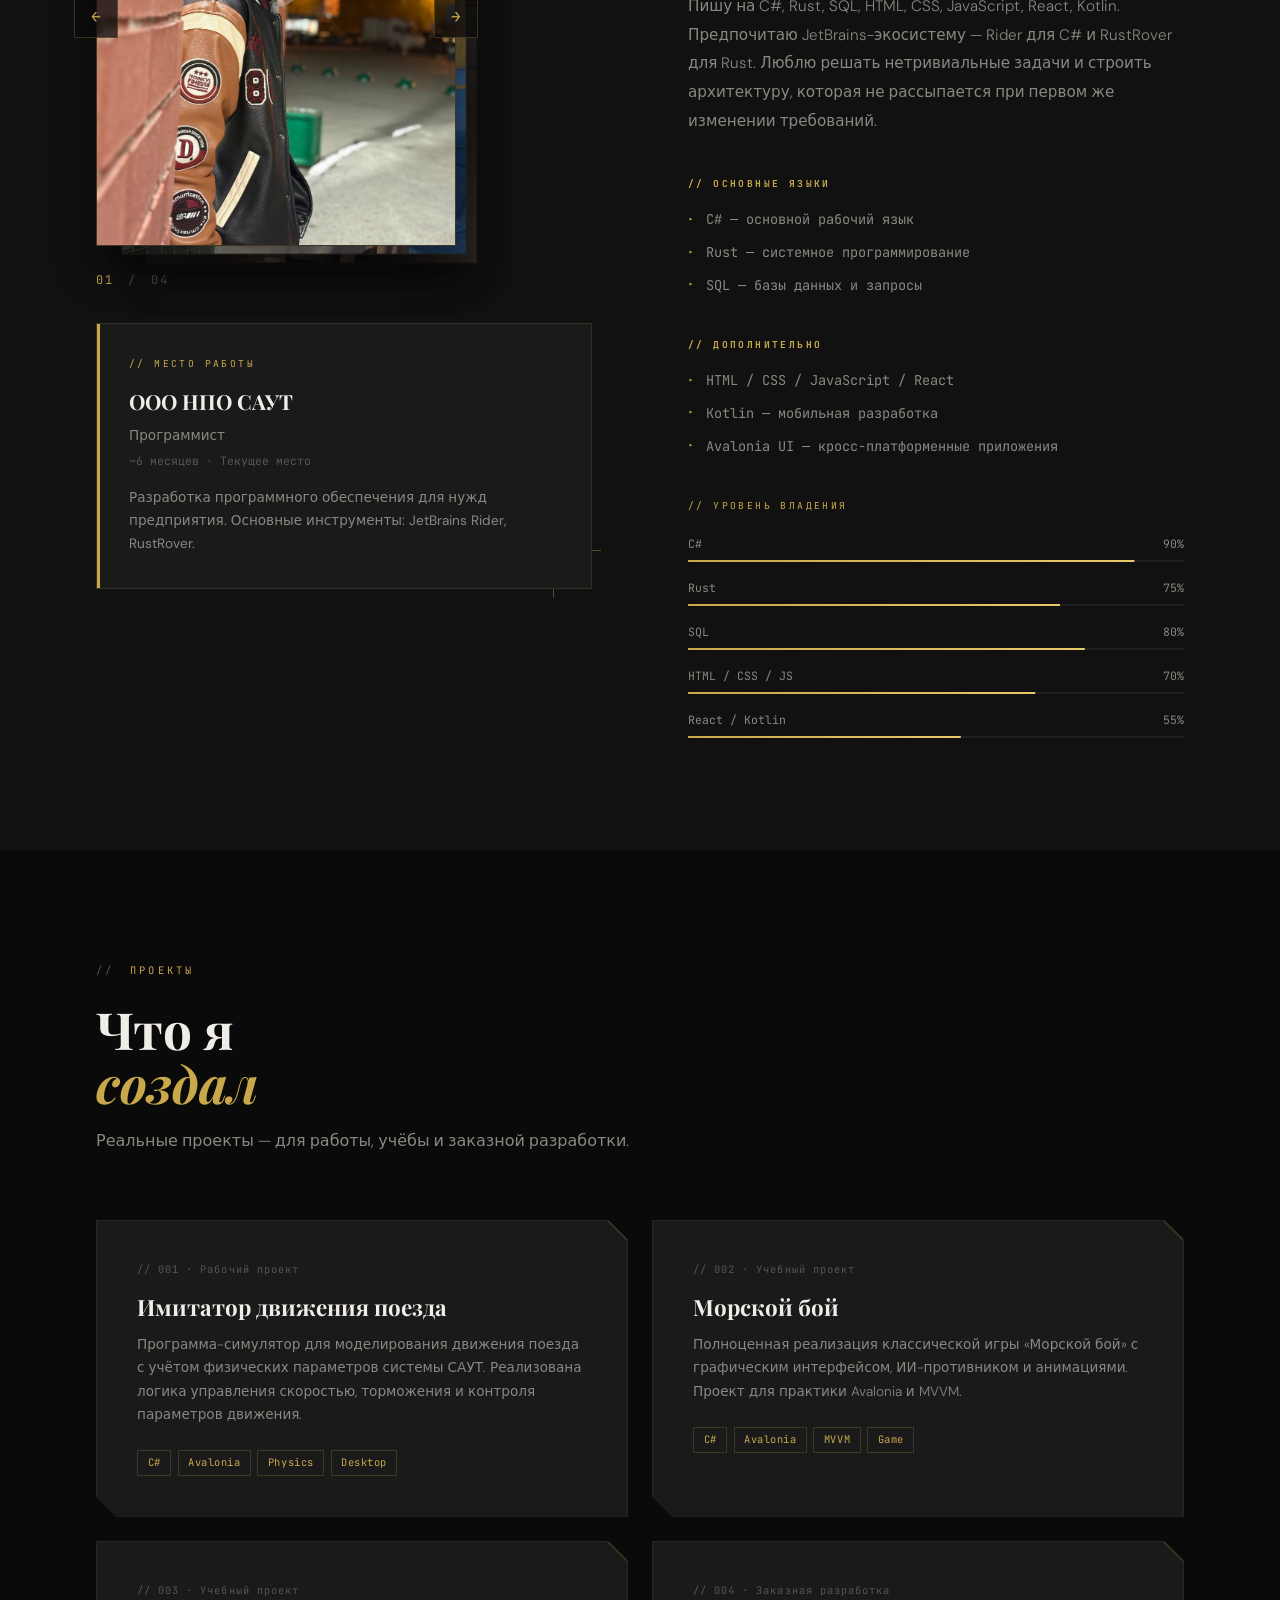
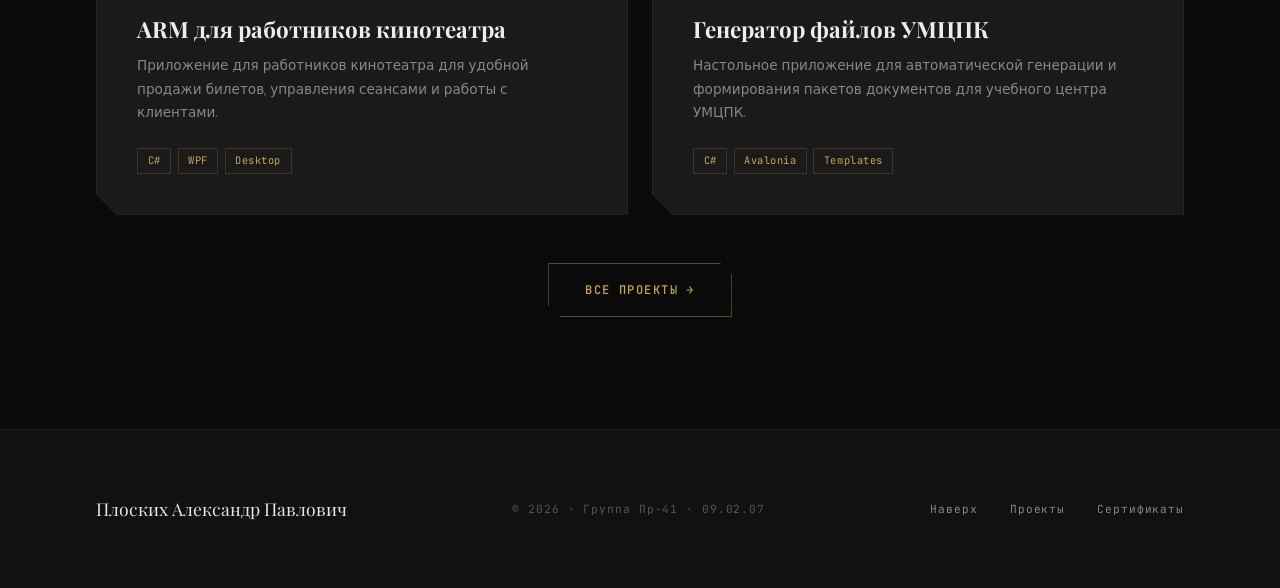
==== commit 7af6e802: "change" ====
--- a/index.html
+++ b/index.html
@@ -725,7 +725,7 @@
 
     <div class="hero-buttons">
       <a href="projects/index.html" class="btn-primary">Мои проекты →</a>
-      <a href="achievements/index.html" class="btn-outline">Достижения</a>
+      <a href="certificates/index.html" class="btn-outline">Сертификаты</a>
     </div>
 
     <div class="hero-stack">
